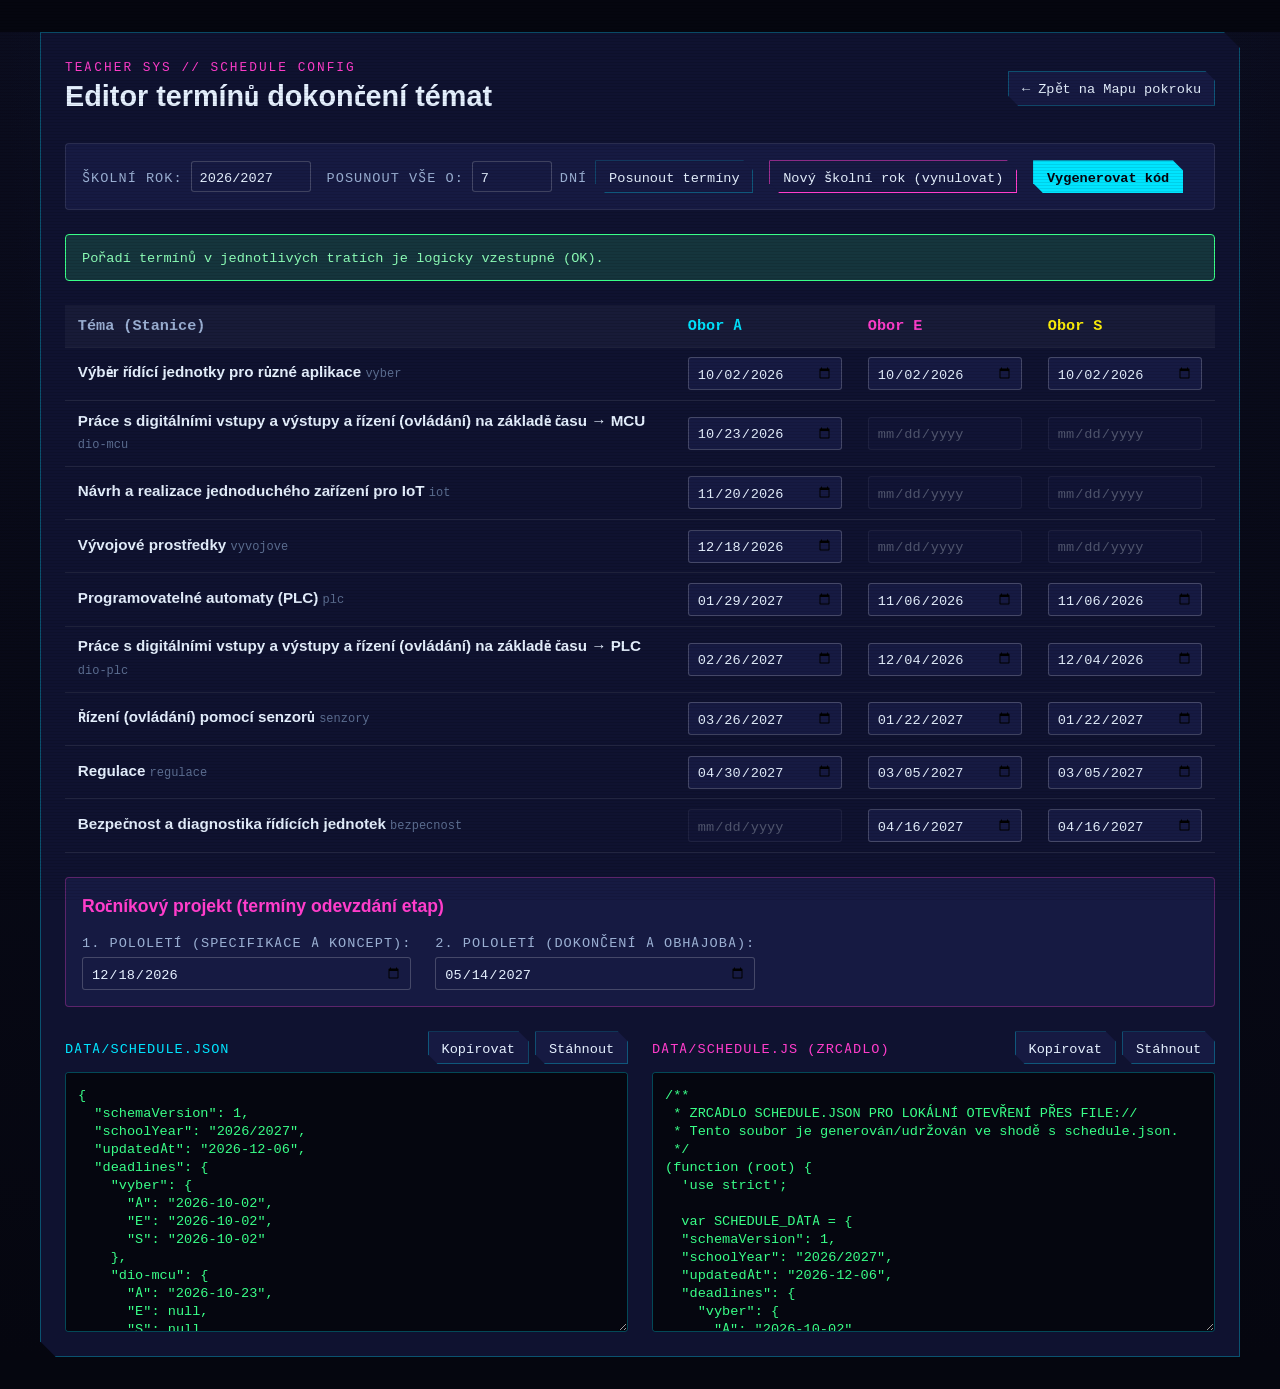
==== teacher/schedule-editor.html @ 3ec06562 "Initial commit" ====
<!DOCTYPE html>
<html lang="cs">
<head>
  <meta charset="UTF-8">
  <meta name="viewport" content="width=device-width, initial-scale=1.0">
  <title>Editor termínů výuky // Administrace vyučujícího</title>
  <link rel="stylesheet" href="../css/style.css">
  <style>
    .editor-container {
      max-width: 1200px;
      margin: 2rem auto;
      padding: 1.5rem;
      background: var(--bg-panel);
      border: 1px solid var(--border-neon);
      clip-path: var(--corner-clip-lg);
      display: flex;
      flex-direction: column;
      gap: 1.5rem;
    }
    .editor-toolbar {
      display: flex;
      flex-wrap: wrap;
      gap: 1rem;
      align-items: center;
      background: var(--bg-panel-alt);
      padding: 1rem;
      border-radius: 4px;
      border: 1px solid rgba(255, 255, 255, 0.1);
    }
    .editor-table {
      width: 100%;
      border-collapse: collapse;
      font-size: 0.95rem;
    }
    .editor-table th, .editor-table td {
      padding: 0.6rem 0.8rem;
      border-bottom: 1px solid rgba(255, 255, 255, 0.08);
      text-align: left;
    }
    .editor-table th {
      background: rgba(255, 255, 255, 0.04);
      font-family: var(--font-mono);
      color: var(--text-muted);
    }
    .output-grid {
      display: grid;
      grid-template-columns: 1fr 1fr;
      gap: 1.5rem;
    }
    @media (max-width: 800px) {
      .output-grid { grid-template-columns: 1fr; }
    }
    .code-box {
      font-family: var(--font-mono);
      font-size: 0.85rem;
      width: 100%;
      height: 260px;
      background: #05060F;
      border: 1px solid var(--border-neon);
      color: #39FF88;
      padding: 0.75rem;
      border-radius: 4px;
      white-space: pre;
    }
    .validation-alert {
      padding: 0.75rem 1rem;
      border-radius: 4px;
      font-family: var(--font-mono);
      font-size: 0.85rem;
      display: none;
    }
    .validation-alert.warn {
      display: block;
      background: rgba(255, 176, 0, 0.15);
      border: 1px solid var(--status-help);
      color: #FFDE7A;
    }
    .validation-alert.success {
      display: block;
      background: rgba(57, 255, 136, 0.15);
      border: 1px solid var(--status-done);
      color: #8DFFB8;
    }
  </style>
</head>
<body>

  <div class="editor-container">
    <div style="display: flex; justify-content: space-between; align-items: center; flex-wrap: wrap; gap: 1rem;">
      <div>
        <div style="font-family: var(--font-mono); font-size: 0.8rem; color: var(--track-e); letter-spacing: 2px;">TEACHER SYS // SCHEDULE CONFIG</div>
        <h1 style="font-size: 1.8rem; font-weight: 700;">Editor termínů dokončení témat</h1>
      </div>
      <a class="cyber-btn" href="../index.html">← Zpět na Mapu pokroku</a>
    </div>

    <div class="editor-toolbar">
      <div style="display: flex; align-items: center; gap: 0.5rem;">
        <label class="control-label" for="input-school-year">Školní rok:</label>
        <input type="text" id="input-school-year" class="cyber-input" style="width: 120px;" value="2026/2027">
      </div>

      <div style="display: flex; align-items: center; gap: 0.5rem;">
        <label class="control-label" for="input-shift-days">Posunout vše o:</label>
        <input type="number" id="input-shift-days" class="cyber-input" style="width: 80px;" value="7">
        <span class="control-label">dní</span>
        <button class="cyber-btn" id="btn-shift-dates" type="button">Posunout termíny</button>
      </div>

      <button class="cyber-btn" id="btn-new-year" type="button" style="border-color: var(--track-e);">Nový školní rok (vynulovat)</button>
      <button class="cyber-btn active" id="btn-generate-export" type="button">Vygenerovat kód</button>
    </div>

    <div id="validation-box" class="validation-alert"></div>

    <table class="editor-table">
      <thead>
        <tr>
          <th>Téma (Stanice)</th>
          <th style="color: var(--track-a); width: 180px;">Obor A</th>
          <th style="color: var(--track-e); width: 180px;">Obor E</th>
          <th style="color: var(--track-s); width: 180px;">Obor S</th>
        </tr>
      </thead>
      <tbody id="editor-table-body">
      </tbody>
    </table>

    <div style="background: var(--bg-panel-alt); padding: 1rem; border-radius: 4px; border: 1px solid rgba(255, 61, 203, 0.3);">
      <h3 style="font-size: 1.1rem; color: var(--track-e); margin-bottom: 0.75rem;">Ročníkový projekt (termíny odevzdání etap)</h3>
      <div style="display: flex; gap: 1.5rem; flex-wrap: wrap;">
        <div style="display: flex; flex-direction: column; gap: 0.3rem;">
          <label class="control-label" for="rp-date-1">1. pololetí (specifikace a koncept):</label>
          <input type="date" id="rp-date-1" class="cyber-input" value="2026-12-18">
        </div>
        <div style="display: flex; flex-direction: column; gap: 0.3rem;">
          <label class="control-label" for="rp-date-2">2. pololetí (dokončení a obhajoba):</label>
          <input type="date" id="rp-date-2" class="cyber-input" value="2027-05-14">
        </div>
      </div>
    </div>

    <div class="output-grid">
      <div style="display: flex; flex-direction: column; gap: 0.5rem;">
        <div style="display: flex; justify-content: space-between; align-items: center;">
          <span class="control-label" style="color: var(--track-a);">data/schedule.json</span>
          <div style="display: flex; gap: 0.4rem;">
            <button class="cyber-btn" id="btn-copy-json" type="button">Kopírovat</button>
            <button class="cyber-btn" id="btn-download-json" type="button">Stáhnout</button>
          </div>
        </div>
        <textarea id="output-json" class="code-box" readonly></textarea>
      </div>

      <div style="display: flex; flex-direction: column; gap: 0.5rem;">
        <div style="display: flex; justify-content: space-between; align-items: center;">
          <span class="control-label" style="color: var(--track-e);">data/schedule.js (zrcadlo)</span>
          <div style="display: flex; gap: 0.4rem;">
            <button class="cyber-btn" id="btn-copy-js" type="button">Kopírovat</button>
            <button class="cyber-btn" id="btn-download-js" type="button">Stáhnout</button>
          </div>
        </div>
        <textarea id="output-js" class="code-box" readonly></textarea>
      </div>
    </div>
  </div>

  <!-- Skripty s výchozími daty -->
  <script src="../data/map-data.js"></script>
  <script src="../data/schedule.js"></script>
  <script>
    (function () {
      var mapData = window.MAP_DATA;
      var currentSchedule = window.SCHEDULE_DATA || {};
      var tbody = document.getElementById('editor-table-body');
      var valBox = document.getElementById('validation-box');

      var stationIds = [
        'vyber', 'dio-mcu', 'iot', 'vyvojove', 'plc',
        'dio-plc', 'senzory', 'regulace', 'bezpecnost'
      ];

      function buildTable() {
        tbody.innerHTML = '';
        var deadlines = currentSchedule.deadlines || {};

        stationIds.forEach(function (stId) {
          var st = mapData.stations[stId];
          if (!st) return;

          var tr = document.createElement('tr');

          // Název stanice
          var tdTitle = document.createElement('td');
          tdTitle.innerHTML = '<strong>' + st.title + '</strong> <span style="font-family: var(--font-mono); font-size: 0.75rem; color: var(--text-dim);">' + stId + '</span>';
          tr.appendChild(tdTitle);

          // Obor A, E, S
          ['A', 'E', 'S'].forEach(function (trk) {
            var td = document.createElement('td');
            var inDate = document.createElement('input');
            inDate.type = 'date';
            inDate.className = 'cyber-input date-input';
            inDate.setAttribute('data-station', stId);
            inDate.setAttribute('data-track', trk);

            // Ověříme, zda je téma v trase oboru
            var isInTrack = mapData.tracks[trk].stations.indexOf(stId) !== -1;
            if (!isInTrack) {
              inDate.disabled = true;
              inDate.style.opacity = '0.3';
              inDate.title = 'Téma není v trase oboru ' + trk;
            } else {
              var val = (deadlines[stId] && deadlines[stId][trk]) || '';
              inDate.value = val;
            }

            td.appendChild(inDate);
            tr.appendChild(td);
          });

          tbody.appendChild(tr);
        });
      }

      function getFormDeadlines() {
        var deadlines = {};
        stationIds.forEach(function (stId) {
          deadlines[stId] = { A: null, E: null, S: null };
        });

        var inputs = tbody.querySelectorAll('.date-input');
        inputs.forEach(function (inp) {
          var stId = inp.getAttribute('data-station');
          var trk = inp.getAttribute('data-track');
          if (inp.disabled) {
            deadlines[stId][trk] = null;
          } else {
            deadlines[stId][trk] = inp.value ? inp.value : null;
          }
        });
        return deadlines;
      }

      function validateChronology(deadlines) {
        var warnings = [];
        ['A', 'E', 'S'].forEach(function (trk) {
          var stations = mapData.tracks[trk].stations;
          var lastDate = null;
          var lastSt = null;

          stations.forEach(function (sId) {
            var curDate = deadlines[sId] && deadlines[sId][trk];
            if (curDate) {
              if (lastDate && curDate < lastDate) {
                warnings.push('Obor ' + trk + ': termín pro "' + mapData.stations[sId].title + '" (' + curDate + ') je dříve než předchozí téma "' + mapData.stations[lastSt].title + '" (' + lastDate + ').');
              }
              lastDate = curDate;
              lastSt = sId;
            }
          });
        });

        if (warnings.length > 0) {
          valBox.className = 'validation-alert warn';
          valBox.innerHTML = '<strong>Varování k chronologii termínů:</strong><br>' + warnings.join('<br>');
        } else {
          valBox.className = 'validation-alert success';
          valBox.innerHTML = 'Pořadí termínů v jednotlivých tratích je logicky vzestupné (OK).';
        }
      }

      function generateExports() {
        var deadlines = getFormDeadlines();
        validateChronology(deadlines);

        var schoolYear = document.getElementById('input-school-year').value.trim() || '2026/2027';
        var today = new Date().toISOString().slice(0, 10);

        var rp1 = document.getElementById('rp-date-1').value || '2026-12-18';
        var rp2 = document.getElementById('rp-date-2').value || '2027-05-14';

        var schedObj = {
          schemaVersion: 1,
          schoolYear: schoolYear,
          updatedAt: today,
          deadlines: deadlines,
          extra: {
            rocnikovy: [
              { label: '1. pololetí (specifikace a koncept)', date: rp1 },
              { label: '2. pololetí (dokončení a obhajoba)', date: rp2 }
            ]
          }
        };

        var jsonStr = JSON.stringify(schedObj, null, 2);
        document.getElementById('output-json').value = jsonStr;

        var jsStr = '/**\n * ZRCADLO SCHEDULE.JSON PRO LOKÁLNÍ OTEVŘENÍ PŘES FILE://\n * Tento soubor je generován/udržován ve shodě s schedule.json.\n */\n(function (root) {\n  \'use strict\';\n\n  var SCHEDULE_DATA = ' + jsonStr + ';\n\n  root.SCHEDULE_DATA = SCHEDULE_DATA;\n})(typeof window !== \'undefined\' ? window : global);\n';
        document.getElementById('output-js').value = jsStr;
      }

      // Event listener: Posun o N dní
      document.getElementById('btn-shift-dates').addEventListener('click', function () {
        var days = parseInt(document.getElementById('input-shift-days').value, 10);
        if (isNaN(days) || days === 0) return;

        var inputs = tbody.querySelectorAll('.date-input:not([disabled])');
        inputs.forEach(function (inp) {
          if (inp.value) {
            var d = new Date(inp.value + 'T00:00:00');
            d.setDate(d.getDate() + days);
            inp.value = d.toISOString().slice(0, 10);
          }
        });
        generateExports();
      });

      // Event listener: Nový školní rok
      document.getElementById('btn-new-year').addEventListener('click', function () {
        if (!confirm('Opravdu chcete vyčistit všechny termíny pro nový školní rok?')) return;
        var inputs = tbody.querySelectorAll('.date-input');
        inputs.forEach(function (inp) { inp.value = ''; });
        generateExports();
      });

      document.getElementById('btn-generate-export').addEventListener('click', generateExports);

      // Kopírování a stahování
      document.getElementById('btn-copy-json').addEventListener('click', function () {
        navigator.clipboard.writeText(document.getElementById('output-json').value);
        alert('Obsah schedule.json zkopírován do schránky.');
      });
      document.getElementById('btn-copy-js').addEventListener('click', function () {
        navigator.clipboard.writeText(document.getElementById('output-js').value);
        alert('Obsah schedule.js zkopírován do schránky.');
      });

      function downloadFile(content, fileName, mimeType) {
        var blob = new Blob([content], { type: mimeType });
        var url = URL.createObjectURL(blob);
        var a = document.createElement('a');
        a.href = url;
        a.download = fileName;
        document.body.appendChild(a);
        a.click();
        document.body.removeChild(a);
        URL.revokeObjectURL(url);
      }

      document.getElementById('btn-download-json').addEventListener('click', function () {
        downloadFile(document.getElementById('output-json').value, 'schedule.json', 'application/json');
      });
      document.getElementById('btn-download-js').addEventListener('click', function () {
        downloadFile(document.getElementById('output-js').value, 'schedule.js', 'text/javascript');
      });

      // Inicializace
      buildTable();
      generateExports();
    })();
  </script>
</body>
</html>
---- css/style.css ----
/* ==========================================================================
   MAPA STUDENTSKÉHO POKROKU - CYBERPUNK HUD DESIGN SYSTEM
   Statický CSS bez frameworků, WCAG 2.1 AA přístupný, plná podpora latin-ext
   ========================================================================== */

/* --- 1. TYPOGRAFIE A LOKÁLNÍ FONTY --- */

/* Rajdhani - Latin & Latin-Ext */
@font-face {
  font-family: 'Rajdhani';
  font-style: normal;
  font-weight: 400;
  font-display: swap;
  src: url('../fonts/rajdhani-latin-ext-400-normal.woff2') format('woff2'),
       url('../fonts/rajdhani-latin-400-normal.woff2') format('woff2');
  unicode-range: U+0000-00FF, U+0100-02AF, U+1E00-1EFF;
}
@font-face {
  font-family: 'Rajdhani';
  font-style: normal;
  font-weight: 600;
  font-display: swap;
  src: url('../fonts/rajdhani-latin-ext-600-normal.woff2') format('woff2'),
       url('../fonts/rajdhani-latin-600-normal.woff2') format('woff2');
  unicode-range: U+0000-00FF, U+0100-02AF, U+1E00-1EFF;
}
@font-face {
  font-family: 'Rajdhani';
  font-style: normal;
  font-weight: 700;
  font-display: swap;
  src: url('../fonts/rajdhani-latin-ext-700-normal.woff2') format('woff2'),
       url('../fonts/rajdhani-latin-700-normal.woff2') format('woff2');
  unicode-range: U+0000-00FF, U+0100-02AF, U+1E00-1EFF;
}

/* JetBrains Mono - Latin & Latin-Ext */
@font-face {
  font-family: 'JetBrains Mono';
  font-style: normal;
  font-weight: 400;
  font-display: swap;
  src: url('../fonts/jetbrains-mono-latin-ext-400-normal.woff2') format('woff2'),
       url('../fonts/jetbrains-mono-latin-400-normal.woff2') format('woff2');
  unicode-range: U+0000-00FF, U+0100-02AF, U+1E00-1EFF;
}
@font-face {
  font-family: 'JetBrains Mono';
  font-style: normal;
  font-weight: 600;
  font-display: swap;
  src: url('../fonts/jetbrains-mono-latin-ext-600-normal.woff2') format('woff2'),
       url('../fonts/jetbrains-mono-latin-600-normal.woff2') format('woff2');
  unicode-range: U+0000-00FF, U+0100-02AF, U+1E00-1EFF;
}
@font-face {
  font-family: 'JetBrains Mono';
  font-style: normal;
  font-weight: 700;
  font-display: swap;
  src: url('../fonts/jetbrains-mono-latin-ext-700-normal.woff2') format('woff2'),
       url('../fonts/jetbrains-mono-latin-700-normal.woff2') format('woff2');
  unicode-range: U+0000-00FF, U+0100-02AF, U+1E00-1EFF;
}

/* --- 2. CSS PROMĚNNÉ --- */
:root {
  --font-main: 'Rajdhani', -apple-system, BlinkMacSystemFont, "Segoe UI", Roboto, sans-serif;
  --font-mono: 'JetBrains Mono', Consolas, "Courier New", monospace;

  /* Cyberpunk paleta */
  --bg-deep: #05060F;
  --bg-dark: #0B0D1F;
  --bg-panel: #0F1230;
  --bg-panel-alt: #161A42;
  --bg-overlay: rgba(5, 6, 15, 0.85);

  --text-main: #E6F1FF;
  --text-muted: #9BB0D3;
  --text-dim: #5C6E91;

  /* Obory a akcenty */
  --track-a: #00E5FF; /* Cyan */
  --track-e: #FF3DCB; /* Magenta */
  --track-s: #FCEE09; /* Acid Yellow */

  --status-done: #39FF88;     /* Neon Green */
  --status-working: #00E5FF;  /* Cyan */
  --status-waiting: #9BB0D3;  /* Muted */
  --status-help: #FFB000;     /* Amber */
  --status-danger: #FF3366;   /* Red-Pink */

  --border-neon: rgba(0, 229, 255, 0.3);
  --glow-cyan: 0 0 12px rgba(0, 229, 255, 0.45);
  --glow-magenta: 0 0 12px rgba(255, 61, 203, 0.45);
  --glow-yellow: 0 0 12px rgba(252, 238, 9, 0.45);

  --corner-clip: polygon(0 0, calc(100% - 10px) 0, 100% 10px, 100% 100%, 10px 100%, 0 calc(100% - 10px));
  --corner-clip-lg: polygon(0 0, calc(100% - 16px) 0, 100% 16px, 100% 100%, 16px 100%, 0 calc(100% - 16px));
}

/* Klidný režim (Quiet Mode) */
body.quiet-mode {
  --bg-deep: #0E111B;
  --bg-dark: #141926;
  --bg-panel: #1A2133;
  --bg-panel-alt: #222B42;
  --text-main: #F0F4FC;
  --text-muted: #B4C2DC;
  --text-dim: #7B8CA8;

  --border-neon: #3A4766;
  --glow-cyan: none !important;
  --glow-magenta: none !important;
  --glow-yellow: none !important;
}

/* --- 3. RESET A ZÁKLADNÍ PRVKY --- */
*, *::before, *::after {
  box-sizing: border-box;
  margin: 0;
  padding: 0;
}

html {
  font-size: 16px;
  background-color: var(--bg-deep);
  color: var(--text-main);
  scroll-behavior: smooth;
}

body {
  font-family: var(--font-main);
  font-size: 1.05rem;
  line-height: 1.5;
  background-color: var(--bg-deep);
  background-image: 
    radial-gradient(ellipse at 50% 0%, rgba(15, 26, 68, 0.5) 0%, transparent 70%),
    linear-gradient(rgba(11, 13, 31, 0.95), var(--bg-deep));
  min-height: 100vh;
  position: relative;
  overflow-x: hidden;
}

/* Scanlines overlay */
body::after {
  content: "";
  position: fixed;
  top: 0;
  left: 0;
  width: 100vw;
  height: 100vh;
  background: repeating-linear-gradient(
    0deg,
    rgba(0, 0, 0, 0.12) 0px,
    rgba(0, 0, 0, 0.12) 1px,
    transparent 1px,
    transparent 3px
  );
  pointer-events: none;
  z-index: 9999;
  opacity: 0.75;
}

body.quiet-mode::after {
  display: none !important;
}

/* Přístupný focus */
:focus-visible {
  outline: 2px solid var(--track-a);
  outline-offset: 3px;
}

/* Odkazy */
a {
  color: var(--track-a);
  text-decoration: none;
  transition: color 0.2s, text-shadow 0.2s;
}
a:hover {
  color: #fff;
  text-shadow: var(--glow-cyan);
}

/* Tlačítka */
button {
  font-family: var(--font-main);
  cursor: pointer;
  border: none;
  background: none;
  color: inherit;
  font-size: 1rem;
}

/* --- 4. ROZVRŽENÍ STRÁNKY --- */
.app-container {
  max-width: 1480px;
  margin: 0 auto;
  padding: 1.25rem 1.5rem 4rem 1.5rem;
  display: flex;
  flex-direction: column;
  gap: 1.75rem;
}

/* Hlavička */
.header-cyber {
  background: var(--bg-panel);
  border: 1px solid var(--border-neon);
  clip-path: var(--corner-clip-lg);
  padding: 1.25rem 1.75rem;
  position: relative;
  display: flex;
  flex-direction: column;
  gap: 1rem;
  box-shadow: 0 8px 24px rgba(0, 0, 0, 0.6);
}

.header-cyber::before {
  content: "";
  position: absolute;
  top: 0;
  left: 0;
  width: 4px;
  height: 100%;
  background: linear-gradient(to bottom, var(--track-a), var(--track-e));
}

.header-top {
  display: flex;
  justify-content: space-between;
  align-items: flex-start;
  flex-wrap: wrap;
  gap: 1rem;
}

.brand-block {
  display: flex;
  flex-direction: column;
}

.brand-sys {
  font-family: var(--font-mono);
  font-size: 0.75rem;
  letter-spacing: 2px;
  color: var(--track-a);
  text-transform: uppercase;
}

.brand-title {
  font-size: 2.2rem;
  font-weight: 700;
  letter-spacing: 1px;
  text-transform: uppercase;
  color: var(--text-main);
  text-shadow: 0 0 10px rgba(0, 229, 255, 0.35);
  line-height: 1.1;
}

.brand-subtitle {
  font-size: 0.95rem;
  color: var(--text-muted);
}

.schedule-sync-pill {
  font-family: var(--font-mono);
  font-size: 0.8rem;
  background: rgba(0, 229, 255, 0.08);
  border: 1px solid rgba(0, 229, 255, 0.3);
  padding: 0.35rem 0.75rem;
  border-radius: 4px;
  display: inline-flex;
  align-items: center;
  gap: 0.5rem;
  color: var(--text-muted);
}

.sync-dot {
  width: 8px;
  height: 8px;
  border-radius: 50%;
  background-color: var(--status-done);
  box-shadow: 0 0 8px var(--status-done);
}

/* Řídicí panel filtru oborů */
.controls-bar {
  display: flex;
  justify-content: space-between;
  align-items: center;
  flex-wrap: wrap;
  gap: 1rem;
  padding-top: 0.75rem;
  border-top: 1px solid rgba(255, 255, 255, 0.08);
}

.track-selector-group {
  display: flex;
  align-items: center;
  gap: 0.75rem;
  flex-wrap: wrap;
}

.control-label {
  font-family: var(--font-mono);
  font-size: 0.85rem;
  text-transform: uppercase;
  letter-spacing: 1px;
  color: var(--text-muted);
}

.track-btn-group {
  display: flex;
  gap: 0.4rem;
}

.cyber-btn-track {
  font-family: var(--font-mono);
  font-weight: 700;
  padding: 0.4rem 0.9rem;
  background: var(--bg-panel-alt);
  border: 1px solid rgba(255, 255, 255, 0.15);
  clip-path: var(--corner-clip);
  transition: all 0.2s;
  display: inline-flex;
  align-items: center;
  gap: 0.4rem;
}

.cyber-btn-track[data-track="ALL"].active {
  background: rgba(255, 255, 255, 0.15);
  border-color: #fff;
  color: #fff;
}
.cyber-btn-track[data-track="A"].active {
  background: rgba(0, 229, 255, 0.2);
  border-color: var(--track-a);
  color: var(--track-a);
  box-shadow: var(--glow-cyan);
}
.cyber-btn-track[data-track="E"].active {
  background: rgba(255, 61, 203, 0.2);
  border-color: var(--track-e);
  color: var(--track-e);
  box-shadow: var(--glow-magenta);
}
.cyber-btn-track[data-track="S"].active {
  background: rgba(252, 238, 9, 0.2);
  border-color: var(--track-s);
  color: var(--track-s);
  box-shadow: var(--glow-yellow);
}

.view-controls {
  display: flex;
  align-items: center;
  gap: 0.5rem;
}

.cyber-btn {
  font-family: var(--font-mono);
  font-size: 0.85rem;
  padding: 0.4rem 0.8rem;
  background: var(--bg-panel-alt);
  border: 1px solid var(--border-neon);
  clip-path: var(--corner-clip);
  color: var(--text-main);
  transition: all 0.2s;
  display: inline-flex;
  align-items: center;
  gap: 0.4rem;
}
.cyber-btn:hover {
  background: rgba(0, 229, 255, 0.15);
  border-color: var(--track-a);
  color: #fff;
}
.cyber-btn.active {
  background: var(--track-a);
  color: #05060F;
  font-weight: 700;
}

/* Ukazatel pokroku trati */
.track-progress-banner {
  background: var(--bg-panel-alt);
  border: 1px solid rgba(0, 229, 255, 0.2);
  padding: 0.85rem 1.25rem;
  display: flex;
  align-items: center;
  justify-content: space-between;
  flex-wrap: wrap;
  gap: 1rem;
  clip-path: var(--corner-clip);
}

.progress-info {
  display: flex;
  flex-direction: column;
  gap: 0.2rem;
}

.progress-title {
  font-size: 1.1rem;
  font-weight: 700;
  color: var(--text-main);
  display: flex;
  align-items: center;
  gap: 0.6rem;
}

.progress-meta {
  font-family: var(--font-mono);
  font-size: 0.85rem;
  color: var(--text-muted);
}

.progress-bar-container {
  flex: 1;
  min-width: 220px;
  max-width: 480px;
  display: flex;
  align-items: center;
  gap: 0.75rem;
}

.cyber-progress-track {
  flex: 1;
  height: 10px;
  background: rgba(0, 0, 0, 0.5);
  border: 1px solid rgba(255, 255, 255, 0.15);
  position: relative;
  overflow: hidden;
}

.cyber-progress-fill {
  height: 100%;
  width: 0%;
  background: linear-gradient(90deg, var(--track-a), var(--status-done));
  box-shadow: 0 0 10px var(--status-done);
  transition: width 0.4s ease-out;
}

.progress-percent {
  font-family: var(--font-mono);
  font-size: 0.9rem;
  font-weight: 700;
  min-width: 45px;
  text-align: right;
  color: var(--status-done);
}

/* --- 5. METRO MAPA (INLINE SVG) --- */
.map-viewport {
  background: var(--bg-panel);
  border: 1px solid var(--border-neon);
  clip-path: var(--corner-clip-lg);
  position: relative;
  overflow-x: auto;
  overflow-y: hidden;
  box-shadow: 0 12px 32px rgba(0, 0, 0, 0.7);
  padding: 1.5rem 0.5rem;
  -webkit-overflow-scrolling: touch;
}

/* HUD mřížka v pozadí SVG */
.map-viewport::before {
  content: "";
  position: absolute;
  top: 0;
  left: 0;
  right: 0;
  bottom: 0;
  background-image: 
    linear-gradient(rgba(0, 229, 255, 0.04) 1px, transparent 1px),
    linear-gradient(90deg, rgba(0, 229, 255, 0.04) 1px, transparent 1px);
  background-size: 32px 32px;
  pointer-events: none;
}

.metro-svg {
  display: block;
  min-width: 1050px;
  width: 100%;
  height: auto;
  font-family: var(--font-main);
}

/* Metro linie */
.track-line {
  fill: none;
  stroke-linecap: round;
  stroke-linejoin: round;
  transition: opacity 0.3s, stroke-width 0.3s;
}

.track-line.track-a {
  stroke: var(--track-a);
  stroke-width: 6;
}
.track-line.track-e {
  stroke: var(--track-e);
  stroke-width: 6;
  stroke-dasharray: 2 10; /* Tečkovaná */
}
.track-line.track-s {
  stroke: var(--track-s);
  stroke-width: 6;
  stroke-dasharray: 12 6 2 6; /* Čerchovaná */
}

/* Pulzující proud dat na tratích */
@keyframes dashFlow {
  to {
    stroke-dashoffset: -40;
  }
}
.track-pulse {
  fill: none;
  stroke: rgba(255, 255, 255, 0.85);
  stroke-width: 2.5;
  stroke-dasharray: 6 34;
  animation: dashFlow 3s linear infinite;
  pointer-events: none;
}
body.quiet-mode .track-pulse,
@media (prefers-reduced-motion: reduce) {
  .track-pulse {
    display: none !important;
  }
}

/* Ztlumení neaktivních tratí při zvolení oboru */
.metro-svg.filter-a .track-line:not(.track-a),
.metro-svg.filter-a .track-pulse:not(.track-a) {
  opacity: 0.15;
}
.metro-svg.filter-e .track-line:not(.track-e),
.metro-svg.filter-e .track-pulse:not(.track-e) {
  opacity: 0.15;
}
.metro-svg.filter-s .track-line:not(.track-s),
.metro-svg.filter-s .track-pulse:not(.track-s) {
  opacity: 0.15;
}

/* Stanice v SVG */
.station-node {
  cursor: pointer;
  transition: transform 0.2s;
}
.station-node:focus-visible {
  outline: none;
}
.station-node:focus-visible .station-shape {
  stroke: #fff !important;
  stroke-width: 3px !important;
  filter: drop-shadow(0 0 8px #fff) !important;
}

.station-shape {
  fill: var(--bg-panel);
  stroke: #5C6E91;
  stroke-width: 2;
  transition: stroke 0.2s, fill 0.2s, filter 0.2s;
}
.station-node:hover .station-shape {
  stroke: var(--track-a);
  filter: var(--glow-cyan);
}

.station-shape.status-done {
  stroke: var(--status-done) !important;
  fill: #082618 !important;
}
.station-shape.status-working {
  stroke: var(--track-a) !important;
  fill: #092433 !important;
}
.station-shape.status-help {
  stroke: var(--status-help) !important;
  fill: #2B1D05 !important;
}

/* Pin "Jsem tady" */
.pin-here {
  animation: bouncePin 1.8s infinite ease-in-out;
  pointer-events: none;
}
@keyframes bouncePin {
  0%, 100% { transform: translateY(0); }
  50% { transform: translateY(-7px); }
}
body.quiet-mode .pin-here,
@media (prefers-reduced-motion: reduce) {
  .pin-here {
    animation: none !important;
  }
}

/* Popisky v SVG */
.station-title-text {
  font-family: var(--font-main);
  font-weight: 700;
  font-size: 13.5px;
  fill: var(--text-main);
  text-anchor: middle;
  pointer-events: none;
}
.station-deadline-text {
  font-family: var(--font-mono);
  font-size: 11px;
  fill: var(--text-muted);
  text-anchor: middle;
  pointer-events: none;
}

/* --- 6. SEZNAMOVÝ POHLED (AKORDEON PRO MOBIL / TISK) --- */
.stations-list-view {
  display: flex;
  flex-direction: column;
  gap: 1rem;
  list-style: none;
}

.list-station-card {
  background: var(--bg-panel);
  border: 1px solid var(--border-neon);
  clip-path: var(--corner-clip);
  transition: border-color 0.2s;
}

.list-station-header {
  padding: 1rem 1.25rem;
  display: flex;
  justify-content: space-between;
  align-items: center;
  flex-wrap: wrap;
  gap: 0.75rem;
  cursor: pointer;
  background: rgba(255, 255, 255, 0.02);
}
.list-station-header:hover {
  background: rgba(0, 229, 255, 0.05);
}

.list-station-left {
  display: flex;
  align-items: center;
  gap: 0.85rem;
  flex-wrap: wrap;
}

.station-badge-group {
  display: inline-flex;
  gap: 0.35rem;
}

.track-badge {
  font-family: var(--font-mono);
  font-size: 0.75rem;
  font-weight: 700;
  padding: 0.15rem 0.45rem;
  border-radius: 3px;
  color: #05060F;
}
.track-badge.badge-a { background: var(--track-a); }
.track-badge.badge-e { background: var(--track-e); }
.track-badge.badge-s { background: var(--track-s); }

.list-station-title {
  font-size: 1.15rem;
  font-weight: 700;
  color: var(--text-main);
}

.list-station-right {
  display: flex;
  align-items: center;
  gap: 1rem;
}

.deadline-pill {
  font-family: var(--font-mono);
  font-size: 0.85rem;
  display: inline-flex;
  align-items: center;
  gap: 0.4rem;
  padding: 0.25rem 0.6rem;
  border-radius: 3px;
  background: rgba(255, 255, 255, 0.05);
  color: var(--text-muted);
}
.deadline-pill.state-overdue {
  color: #FFA07A;
  border: 1px solid rgba(255, 160, 122, 0.4);
}
.deadline-pill.state-near {
  color: var(--status-help);
  border: 1px solid rgba(255, 176, 0, 0.4);
}
.deadline-pill.state-done {
  color: var(--status-done);
  border: 1px solid rgba(57, 255, 136, 0.4);
}

.repo-link-icon {
  font-family: var(--font-mono);
  font-size: 0.95rem;
  padding: 0.25rem 0.5rem;
  border: 1px solid rgba(0, 229, 255, 0.3);
  border-radius: 3px;
  color: var(--track-a);
  display: inline-flex;
  align-items: center;
}
.repo-link-icon:hover {
  background: var(--track-a);
  color: #05060F;
}

/* --- 7. POSTRANNÍ PANEL PODROBNOSTÍ (DRAWER / POPOVER) --- */
.details-overlay {
  position: fixed;
  top: 0;
  left: 0;
  width: 100vw;
  height: 100vh;
  background: var(--bg-overlay);
  backdrop-filter: blur(4px);
  z-index: 1000;
  opacity: 0;
  visibility: hidden;
  transition: opacity 0.25s, visibility 0.25s;
}
.details-overlay.open {
  opacity: 1;
  visibility: visible;
}

.details-panel {
  position: fixed;
  top: 0;
  right: 0;
  width: 100%;
  max-width: 780px;
  height: 100vh;
  background: var(--bg-panel);
  border-left: 2px solid var(--track-a);
  box-shadow: -10px 0 40px rgba(0, 0, 0, 0.85);
  z-index: 1001;
  overflow-y: auto;
  transform: translateX(100%);
  transition: transform 0.3s cubic-bezier(0.16, 1, 0.3, 1);
  display: flex;
  flex-direction: column;
}
.details-panel.open {
  transform: translateX(0);
}

.details-header {
  padding: 1.5rem;
  background: var(--bg-panel-alt);
  border-bottom: 1px solid var(--border-neon);
  position: sticky;
  top: 0;
  z-index: 10;
  display: flex;
  flex-direction: column;
  gap: 0.75rem;
}

.details-header-top {
  display: flex;
  justify-content: space-between;
  align-items: flex-start;
  gap: 1rem;
}

.details-title-wrap {
  display: flex;
  flex-direction: column;
  gap: 0.35rem;
}

.details-title {
  font-size: 1.6rem;
  font-weight: 700;
  color: var(--text-main);
  line-height: 1.2;
}

.btn-close-drawer {
  font-family: var(--font-mono);
  font-size: 1.4rem;
  width: 38px;
  height: 38px;
  border: 1px solid var(--border-neon);
  display: flex;
  align-items: center;
  justify-content: center;
  background: var(--bg-panel);
  color: var(--text-muted);
  clip-path: var(--corner-clip);
  transition: all 0.2s;
}
.btn-close-drawer:hover {
  border-color: var(--track-a);
  color: #fff;
  background: rgba(0, 229, 255, 0.15);
}

.details-tags-row {
  display: flex;
  align-items: center;
  flex-wrap: wrap;
  gap: 0.5rem;
}

.canvas-tag {
  font-family: var(--font-mono);
  font-size: 0.75rem;
  background: rgba(255, 255, 255, 0.08);
  border: 1px solid rgba(255, 255, 255, 0.2);
  padding: 0.15rem 0.45rem;
  border-radius: 2px;
  color: var(--text-muted);
}

.details-content {
  padding: 1.5rem;
  display: flex;
  flex-direction: column;
  gap: 1.75rem;
}

/* Sekce tří otázek formativního hodnocení */
.formative-card {
  background: rgba(11, 13, 31, 0.7);
  border: 1px solid rgba(0, 229, 255, 0.2);
  clip-path: var(--corner-clip);
  padding: 1.25rem;
  display: flex;
  flex-direction: column;
  gap: 1rem;
  position: relative;
}

.formative-card::before {
  content: "";
  position: absolute;
  top: 0;
  left: 0;
  width: 3px;
  height: 100%;
}
.formative-card.q1::before { background: var(--track-a); }
.formative-card.q2::before { background: var(--track-e); }
.formative-card.q3::before { background: var(--status-done); }

.card-question-title {
  font-size: 1.15rem;
  font-weight: 700;
  text-transform: uppercase;
  letter-spacing: 0.5px;
  display: flex;
  align-items: center;
  gap: 0.5rem;
}
.formative-card.q1 .card-question-title { color: var(--track-a); }
.formative-card.q2 .card-question-title { color: var(--track-e); }
.formative-card.q3 .card-question-title { color: var(--status-done); }

/* Otázka 1: Kam směřuji */
.q1-links {
  display: flex;
  flex-wrap: wrap;
  gap: 0.75rem;
}
.cyber-anchor-btn {
  font-family: var(--font-mono);
  font-size: 0.85rem;
  padding: 0.45rem 0.85rem;
  background: var(--bg-panel-alt);
  border: 1px solid var(--border-neon);
  border-radius: 3px;
  display: inline-flex;
  align-items: center;
  gap: 0.5rem;
  color: var(--text-main);
  transition: all 0.2s;
}
.cyber-anchor-btn:hover {
  background: rgba(0, 229, 255, 0.15);
  border-color: var(--track-a);
  color: #fff;
}

/* Otázka 2: Kde jsem - Stav a sebehodnocení */
.status-pill-grid {
  display: grid;
  grid-template-columns: repeat(auto-fit, minmax(140px, 1fr));
  gap: 0.5rem;
}

.radio-pill-label {
  display: flex;
  align-items: center;
  gap: 0.5rem;
  background: var(--bg-panel-alt);
  border: 1px solid rgba(255, 255, 255, 0.12);
  padding: 0.5rem 0.75rem;
  border-radius: 4px;
  cursor: pointer;
  font-size: 0.95rem;
  transition: all 0.2s;
}
.radio-pill-label input[type="radio"] {
  accent-color: var(--track-a);
}
.radio-pill-label:hover {
  border-color: var(--track-a);
}
.radio-pill-label.selected {
  border-color: var(--track-a);
  background: rgba(0, 229, 255, 0.15);
  font-weight: 700;
}

/* Tabulka úloh */
.tasks-table-wrap {
  width: 100%;
  overflow-x: auto;
}

.cyber-table {
  width: 100%;
  border-collapse: collapse;
  font-size: 0.95rem;
}

.cyber-table th,
.cyber-table td {
  padding: 0.65rem 0.75rem;
  text-align: left;
  border-bottom: 1px solid rgba(255, 255, 255, 0.08);
}

.cyber-table th {
  font-family: var(--font-mono);
  font-size: 0.75rem;
  text-transform: uppercase;
  letter-spacing: 1px;
  color: var(--text-muted);
  background: rgba(255, 255, 255, 0.03);
}

.task-title-cell {
  font-weight: 600;
  max-width: 260px;
}
.task-title-cell .challenge-tag {
  font-family: var(--font-mono);
  font-size: 0.7rem;
  background: rgba(255, 61, 203, 0.2);
  border: 1px solid var(--track-e);
  color: var(--track-e);
  padding: 0.1rem 0.4rem;
  border-radius: 2px;
  margin-left: 0.4rem;
  display: inline-block;
}

.cyber-checkbox {
  width: 18px;
  height: 18px;
  accent-color: var(--status-done);
  cursor: pointer;
}

.cyber-select,
.cyber-input {
  font-family: var(--font-mono);
  font-size: 0.85rem;
  background: var(--bg-panel-alt);
  border: 1px solid rgba(255, 255, 255, 0.2);
  color: var(--text-main);
  padding: 0.35rem 0.5rem;
  border-radius: 3px;
  transition: border-color 0.2s;
  width: 100%;
}
.cyber-select:focus,
.cyber-input:focus {
  border-color: var(--track-a);
  outline: none;
}

.task-summary-banner {
  display: flex;
  justify-content: space-between;
  align-items: center;
  padding: 0.6rem 0.8rem;
  background: rgba(255, 255, 255, 0.04);
  font-family: var(--font-mono);
  font-size: 0.85rem;
  color: var(--text-muted);
  border-radius: 4px;
}

.btn-add-task {
  font-family: var(--font-mono);
  font-size: 0.85rem;
  padding: 0.35rem 0.7rem;
  background: rgba(0, 229, 255, 0.1);
  border: 1px dashed var(--track-a);
  color: var(--track-a);
  border-radius: 3px;
  display: inline-flex;
  align-items: center;
  gap: 0.4rem;
}
.btn-add-task:hover {
  background: var(--track-a);
  color: #05060F;
}

/* Otázka 3: Jak dál - Textové oblasti */
.cyber-textarea {
  font-family: var(--font-main);
  font-size: 1rem;
  width: 100%;
  min-height: 85px;
  background: var(--bg-panel-alt);
  border: 1px solid rgba(255, 255, 255, 0.15);
  color: var(--text-main);
  padding: 0.75rem;
  border-radius: 4px;
  resize: vertical;
}
.cyber-textarea:focus {
  border-color: var(--status-done);
  outline: none;
}

/* --- 8. KARTA ROČNÍKOVÝ PROJEKT --- */
.extra-project-section {
  background: var(--bg-panel);
  border: 1px solid rgba(255, 61, 203, 0.35);
  clip-path: var(--corner-clip-lg);
  padding: 1.5rem 1.75rem;
  box-shadow: 0 8px 24px rgba(0, 0, 0, 0.5);
  display: flex;
  flex-direction: column;
  gap: 1.25rem;
  position: relative;
}

.extra-project-section::before {
  content: "";
  position: absolute;
  top: 0;
  left: 0;
  width: 4px;
  height: 100%;
  background: var(--track-e);
}

.extra-project-header {
  display: flex;
  justify-content: space-between;
  align-items: flex-start;
  flex-wrap: wrap;
  gap: 1rem;
}

.extra-deadlines-bar {
  display: flex;
  gap: 1rem;
  flex-wrap: wrap;
}

/* --- 9. PATIČKA A EXPORT/IMPORT MODAL --- */
.app-footer {
  margin-top: 2rem;
  padding: 1.5rem;
  background: var(--bg-panel);
  border: 1px solid var(--border-neon);
  clip-path: var(--corner-clip);
  display: flex;
  justify-content: space-between;
  align-items: center;
  flex-wrap: wrap;
  gap: 1.5rem;
  font-size: 0.9rem;
  color: var(--text-muted);
}

.footer-actions {
  display: flex;
  align-items: center;
  gap: 0.75rem;
  flex-wrap: wrap;
}

.modal-dialog-cyber {
  position: fixed;
  top: 50%;
  left: 50%;
  transform: translate(-50%, -50%);
  background: var(--bg-panel);
  border: 2px solid var(--track-a);
  box-shadow: 0 0 50px rgba(0, 0, 0, 0.9);
  padding: 1.75rem;
  max-width: 520px;
  width: 90%;
  z-index: 2000;
  clip-path: var(--corner-clip-lg);
  display: none;
  flex-direction: column;
  gap: 1rem;
}
.modal-dialog-cyber.open {
  display: flex;
}

.modal-backdrop {
  position: fixed;
  top: 0;
  left: 0;
  width: 100vw;
  height: 100vh;
  background: rgba(0, 0, 0, 0.85);
  z-index: 1999;
  display: none;
}
.modal-backdrop.open {
  display: block;
}

.privacy-warning-box {
  background: rgba(255, 51, 102, 0.1);
  border-left: 3px solid var(--status-danger);
  padding: 0.75rem 1rem;
  font-size: 0.85rem;
  color: #FFB3BA;
  line-height: 1.4;
}

/* --- 10. TISKOVÝ STYL (@media print) --- */
@media print {
  body {
    background: #ffffff !important;
    color: #000000 !important;
  }
  body::after,
  .controls-bar,
  .btn-add-task,
  .footer-actions,
  .app-footer {
    display: none !important;
  }
  .app-container {
    max-width: 100% !important;
    padding: 0 !important;
  }
  .header-cyber,
  .list-station-card,
  .extra-project-section {
    border: 1px solid #ccc !important;
    background: #fff !important;
    box-shadow: none !important;
    clip-path: none !important;
    color: #000 !important;
  }
  .brand-title {
    color: #000 !important;
    text-shadow: none !important;
  }
  .track-progress-banner {
    display: none !important;
  }
  .details-panel {
    position: static !important;
    width: 100% !important;
    max-width: 100% !important;
    height: auto !important;
    transform: none !important;
    box-shadow: none !important;
    border: 1px solid #ccc !important;
  }
}

/* --- 11. RESPONZIVITA (MOBIL A TABLET) --- */
@media (max-width: 768px) {
  .brand-title {
    font-size: 1.6rem;
  }
  .details-panel {
    max-width: 100%;
    top: auto;
    bottom: 0;
    height: 88vh;
    border-left: none;
    border-top: 3px solid var(--track-a);
    transform: translateY(100%);
  }
  .details-panel.open {
    transform: translateY(0);
  }
  .cyber-table,
  .cyber-table tbody,
  .cyber-table tr,
  .cyber-table td {
    display: block;
    width: 100%;
  }
  .cyber-table thead {
    display: none;
  }
  .cyber-table tr {
    margin-bottom: 0.85rem;
    background: rgba(255, 255, 255, 0.02);
    border: 1px solid rgba(255, 255, 255, 0.1);
    padding: 0.6rem;
    border-radius: 4px;
  }
  .cyber-table td {
    border-bottom: none;
    padding: 0.35rem 0;
  }
}
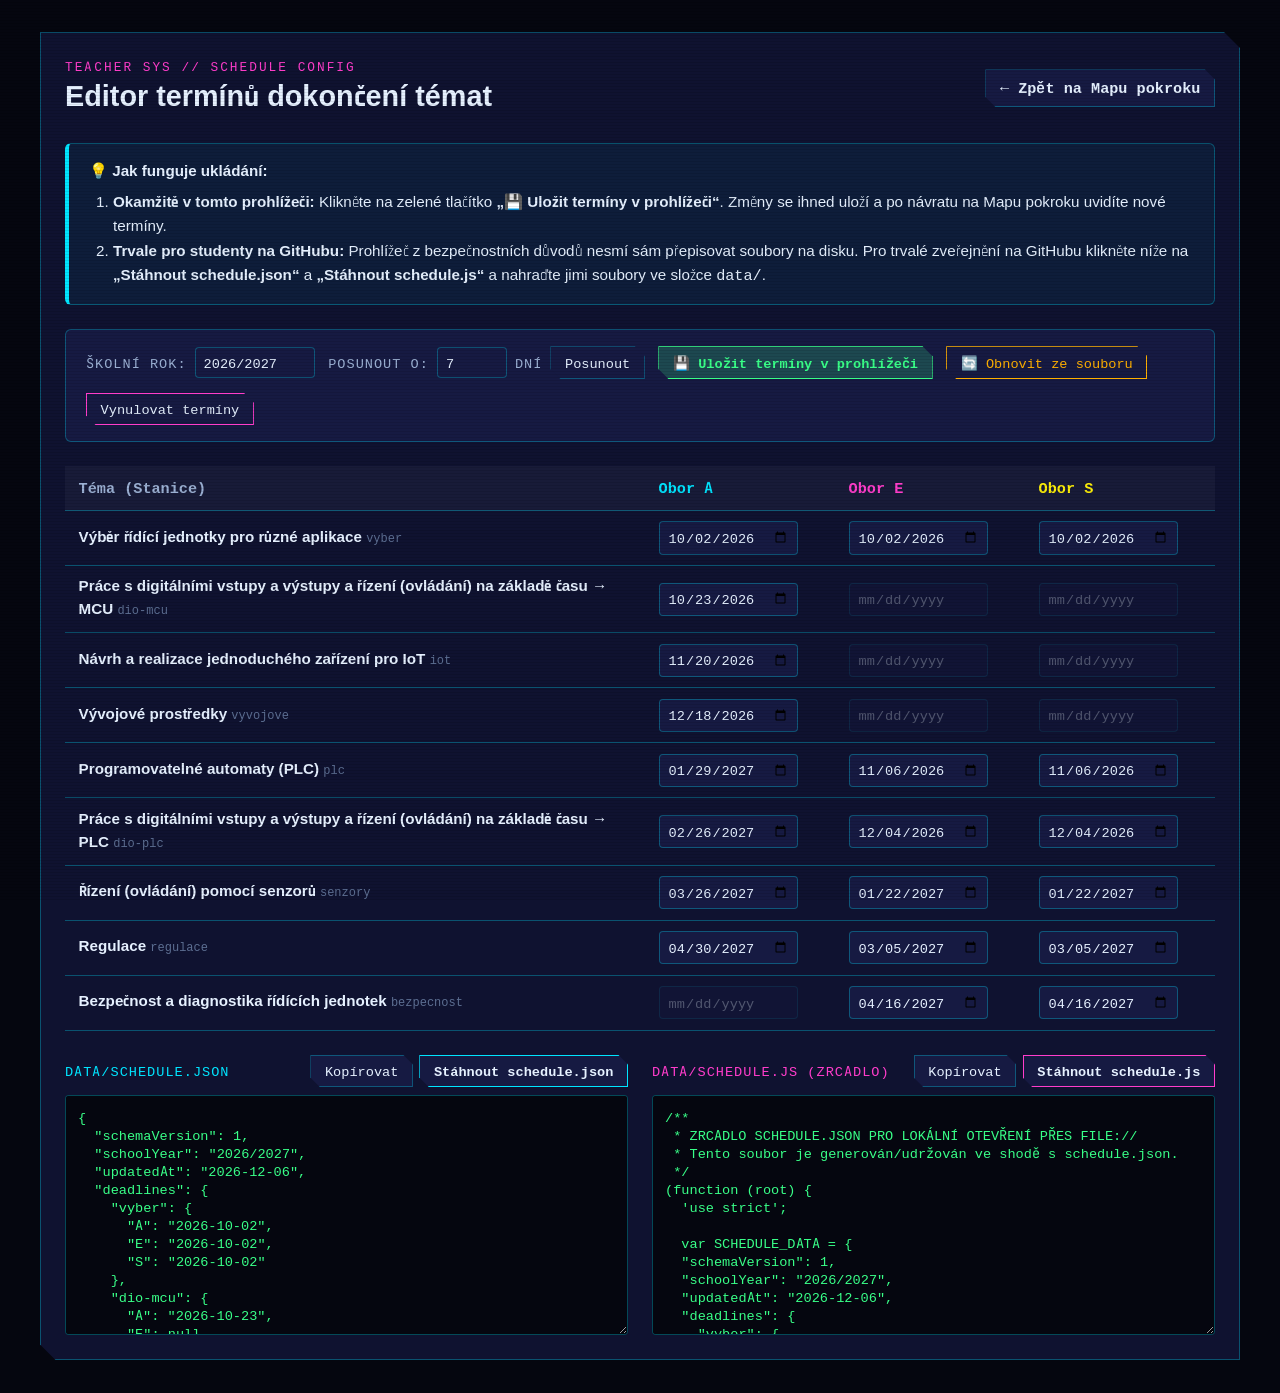
==== commit 85fa3745: "Sync from Obsidian (MapaStudentskehoPokroku): 2026-11-14 07:31 UTC — 0+ 13~ 0-" ====
--- a/teacher/schedule-editor.html
+++ b/teacher/schedule-editor.html
@@ -1,5 +1,6 @@
 <!DOCTYPE html>
 <html lang="cs">
+
 <head>
   <meta charset="UTF-8">
   <meta name="viewport" content="width=device-width, initial-scale=1.0">
@@ -13,48 +14,59 @@
       background: var(--bg-panel);
       border: 1px solid var(--border-neon);
       clip-path: var(--corner-clip-lg);
+      border-radius: var(--card-radius);
       display: flex;
       flex-direction: column;
       gap: 1.5rem;
     }
+
     .editor-toolbar {
       display: flex;
       flex-wrap: wrap;
-      gap: 1rem;
+      gap: 0.85rem;
       align-items: center;
       background: var(--bg-panel-alt);
-      padding: 1rem;
-      border-radius: 4px;
-      border: 1px solid rgba(255, 255, 255, 0.1);
-    }
+      padding: 1rem 1.25rem;
+      border-radius: 6px;
+      border: 1px solid var(--border-neon);
+    }
+
     .editor-table {
       width: 100%;
       border-collapse: collapse;
       font-size: 0.95rem;
     }
-    .editor-table th, .editor-table td {
-      padding: 0.6rem 0.8rem;
-      border-bottom: 1px solid rgba(255, 255, 255, 0.08);
+
+    .editor-table th,
+    .editor-table td {
+      padding: 0.65rem 0.85rem;
+      border-bottom: 1px solid var(--border-neon);
       text-align: left;
     }
+
     .editor-table th {
       background: rgba(255, 255, 255, 0.04);
       font-family: var(--font-mono);
       color: var(--text-muted);
     }
+
     .output-grid {
       display: grid;
       grid-template-columns: 1fr 1fr;
       gap: 1.5rem;
     }
+
     @media (max-width: 800px) {
-      .output-grid { grid-template-columns: 1fr; }
-    }
+      .output-grid {
+        grid-template-columns: 1fr;
+      }
+    }
+
     .code-box {
       font-family: var(--font-mono);
       font-size: 0.85rem;
       width: 100%;
-      height: 260px;
+      height: 240px;
       background: #05060F;
       border: 1px solid var(--border-neon);
       color: #39FF88;
@@ -62,36 +74,66 @@
       border-radius: 4px;
       white-space: pre;
     }
-    .validation-alert {
-      padding: 0.75rem 1rem;
-      border-radius: 4px;
-      font-family: var(--font-mono);
-      font-size: 0.85rem;
+
+    .save-alert-box {
+      padding: 0.85rem 1.25rem;
+      border-radius: 6px;
+      font-size: 0.95rem;
       display: none;
-    }
-    .validation-alert.warn {
+      line-height: 1.5;
+    }
+
+    .save-alert-box.success {
+      display: block;
+      background: rgba(57, 255, 136, 0.15);
+      border: 1px solid var(--status-done);
+      color: #8DFFB8;
+    }
+
+    .save-alert-box.warn {
       display: block;
       background: rgba(255, 176, 0, 0.15);
       border: 1px solid var(--status-help);
       color: #FFDE7A;
     }
-    .validation-alert.success {
-      display: block;
-      background: rgba(57, 255, 136, 0.15);
-      border: 1px solid var(--status-done);
-      color: #8DFFB8;
+
+    .info-card {
+      background: rgba(0, 229, 255, 0.05);
+      border: 1px solid var(--border-neon);
+      border-left: 4px solid var(--track-a);
+      padding: 1rem 1.25rem;
+      border-radius: 6px;
+      font-size: 0.95rem;
+      line-height: 1.6;
     }
   </style>
 </head>
-<body>
+
+<body data-theme="cyberpunk">
 
   <div class="editor-container">
     <div style="display: flex; justify-content: space-between; align-items: center; flex-wrap: wrap; gap: 1rem;">
       <div>
-        <div style="font-family: var(--font-mono); font-size: 0.8rem; color: var(--track-e); letter-spacing: 2px;">TEACHER SYS // SCHEDULE CONFIG</div>
+        <div style="font-family: var(--font-mono); font-size: 0.8rem; color: var(--track-e); letter-spacing: 2px;">
+          TEACHER SYS // SCHEDULE CONFIG</div>
         <h1 style="font-size: 1.8rem; font-weight: 700;">Editor termínů dokončení témat</h1>
       </div>
-      <a class="cyber-btn" href="../index.html">← Zpět na Mapu pokroku</a>
+      <a class="cyber-btn" href="../index.html" style="font-size: 0.95rem; font-weight: 700;">← Zpět na Mapu pokroku</a>
+    </div>
+
+    <!-- Oznámení o stavu uložení -->
+    <div id="save-status-box" class="save-alert-box"></div>
+
+    <!-- Návod jak ukládání funguje -->
+    <div class="info-card">
+      <strong>💡 Jak funguje ukládání:</strong>
+      <ol style="margin-left: 1.5rem; margin-top: 0.4rem;">
+        <li><strong>Okamžitě v tomto prohlížeči:</strong> Klikněte na zelené tlačítko <strong>„💾 Uložit termíny v
+            prohlížeči“</strong>. Změny se ihned uloží a po návratu na Mapu pokroku uvidíte nové termíny.</li>
+        <li><strong>Trvale pro studenty na GitHubu:</strong> Prohlížeč z bezpečnostních důvodů nesmí sám přepisovat
+          soubory na disku. Pro trvalé zveřejnění na GitHubu klikněte níže na <strong>„Stáhnout schedule.json“</strong>
+          a <strong>„Stáhnout schedule.js“</strong> a nahraďte jimi soubory ve složce <code>data/</code>.</li>
+      </ol>
     </div>
 
     <div class="editor-toolbar">
@@ -101,44 +143,40 @@
       </div>
 
       <div style="display: flex; align-items: center; gap: 0.5rem;">
-        <label class="control-label" for="input-shift-days">Posunout vše o:</label>
-        <input type="number" id="input-shift-days" class="cyber-input" style="width: 80px;" value="7">
+        <label class="control-label" for="input-shift-days">Posunout o:</label>
+        <input type="number" id="input-shift-days" class="cyber-input" style="width: 70px;" value="7">
         <span class="control-label">dní</span>
-        <button class="cyber-btn" id="btn-shift-dates" type="button">Posunout termíny</button>
+        <button class="cyber-btn" id="btn-shift-dates" type="button">Posunout</button>
       </div>
 
-      <button class="cyber-btn" id="btn-new-year" type="button" style="border-color: var(--track-e);">Nový školní rok (vynulovat)</button>
-      <button class="cyber-btn active" id="btn-generate-export" type="button">Vygenerovat kód</button>
+      <button class="cyber-btn" id="btn-save-browser" type="button"
+        style="background: rgba(57, 255, 136, 0.2); border-color: var(--status-done); color: var(--status-done); font-weight: 700;">
+        💾 Uložit termíny v prohlížeči
+      </button>
+
+      <button class="cyber-btn" id="btn-reset-default" type="button"
+        style="border-color: var(--status-help); color: var(--status-help);"
+        title="Vymazat lokální změny v prohlížeči a obnovit ze souboru">
+        🔄 Obnovit ze souboru
+      </button>
+
+      <button class="cyber-btn" id="btn-new-year" type="button" style="border-color: var(--track-e);">
+        Vynulovat termíny
+      </button>
     </div>
-
-    <div id="validation-box" class="validation-alert"></div>
 
     <table class="editor-table">
       <thead>
         <tr>
           <th>Téma (Stanice)</th>
-          <th style="color: var(--track-a); width: 180px;">Obor A</th>
-          <th style="color: var(--track-e); width: 180px;">Obor E</th>
-          <th style="color: var(--track-s); width: 180px;">Obor S</th>
+          <th style="color: var(--track-a); width: 190px;">Obor A</th>
+          <th style="color: var(--track-e); width: 190px;">Obor E</th>
+          <th style="color: var(--track-s); width: 190px;">Obor S</th>
         </tr>
       </thead>
       <tbody id="editor-table-body">
       </tbody>
     </table>
-
-    <div style="background: var(--bg-panel-alt); padding: 1rem; border-radius: 4px; border: 1px solid rgba(255, 61, 203, 0.3);">
-      <h3 style="font-size: 1.1rem; color: var(--track-e); margin-bottom: 0.75rem;">Ročníkový projekt (termíny odevzdání etap)</h3>
-      <div style="display: flex; gap: 1.5rem; flex-wrap: wrap;">
-        <div style="display: flex; flex-direction: column; gap: 0.3rem;">
-          <label class="control-label" for="rp-date-1">1. pololetí (specifikace a koncept):</label>
-          <input type="date" id="rp-date-1" class="cyber-input" value="2026-12-18">
-        </div>
-        <div style="display: flex; flex-direction: column; gap: 0.3rem;">
-          <label class="control-label" for="rp-date-2">2. pololetí (dokončení a obhajoba):</label>
-          <input type="date" id="rp-date-2" class="cyber-input" value="2027-05-14">
-        </div>
-      </div>
-    </div>
 
     <div class="output-grid">
       <div style="display: flex; flex-direction: column; gap: 0.5rem;">
@@ -146,7 +184,8 @@
           <span class="control-label" style="color: var(--track-a);">data/schedule.json</span>
           <div style="display: flex; gap: 0.4rem;">
             <button class="cyber-btn" id="btn-copy-json" type="button">Kopírovat</button>
-            <button class="cyber-btn" id="btn-download-json" type="button">Stáhnout</button>
+            <button class="cyber-btn" id="btn-download-json" type="button"
+              style="font-weight: 700; border-color: var(--track-a);">Stáhnout schedule.json</button>
           </div>
         </div>
         <textarea id="output-json" class="code-box" readonly></textarea>
@@ -157,7 +196,8 @@
           <span class="control-label" style="color: var(--track-e);">data/schedule.js (zrcadlo)</span>
           <div style="display: flex; gap: 0.4rem;">
             <button class="cyber-btn" id="btn-copy-js" type="button">Kopírovat</button>
-            <button class="cyber-btn" id="btn-download-js" type="button">Stáhnout</button>
+            <button class="cyber-btn" id="btn-download-js" type="button"
+              style="font-weight: 700; border-color: var(--track-e);">Stáhnout schedule.js</button>
           </div>
         </div>
         <textarea id="output-js" class="code-box" readonly></textarea>
@@ -171,18 +211,36 @@
   <script>
     (function () {
       var mapData = window.MAP_DATA;
-      var currentSchedule = window.SCHEDULE_DATA || {};
       var tbody = document.getElementById('editor-table-body');
-      var valBox = document.getElementById('validation-box');
+      var statusBox = document.getElementById('save-status-box');
 
       var stationIds = [
         'vyber', 'dio-mcu', 'iot', 'vyvojove', 'plc',
         'dio-plc', 'senzory', 'regulace', 'bezpecnost'
       ];
 
+      // 1. Načtení stávajících termínů (nejprve z localStorage, pak ze souboru)
+      function loadInitialSchedule() {
+        try {
+          var raw = localStorage.getItem('msp:teacher_schedule') || localStorage.getItem('msp:cached_schedule');
+          if (raw) {
+            var parsed = JSON.parse(raw);
+            if (parsed && parsed.deadlines) {
+              return parsed;
+            }
+          }
+        } catch (e) { }
+        return window.SCHEDULE_DATA || {};
+      }
+
+      var currentSchedule = loadInitialSchedule();
+
       function buildTable() {
         tbody.innerHTML = '';
         var deadlines = currentSchedule.deadlines || {};
+        if (currentSchedule.schoolYear) {
+          document.getElementById('input-school-year').value = currentSchedule.schoolYear;
+        }
 
         stationIds.forEach(function (stId) {
           var st = mapData.stations[stId];
@@ -204,7 +262,6 @@
             inDate.setAttribute('data-station', stId);
             inDate.setAttribute('data-track', trk);
 
-            // Ověříme, zda je téma v trase oboru
             var isInTrack = mapData.tracks[trk].stations.indexOf(stId) !== -1;
             if (!isInTrack) {
               inDate.disabled = true;
@@ -215,6 +272,10 @@
               inDate.value = val;
             }
 
+            inDate.addEventListener('change', function () {
+              updateOutputs();
+            });
+
             td.appendChild(inDate);
             tr.appendChild(td);
           });
@@ -223,7 +284,7 @@
         });
       }
 
-      function getFormDeadlines() {
+      function getFormScheduleObject() {
         var deadlines = {};
         stationIds.forEach(function (stId) {
           deadlines[stId] = { A: null, E: null, S: null };
@@ -239,68 +300,60 @@
             deadlines[stId][trk] = inp.value ? inp.value : null;
           }
         });
-        return deadlines;
-      }
-
-      function validateChronology(deadlines) {
-        var warnings = [];
-        ['A', 'E', 'S'].forEach(function (trk) {
-          var stations = mapData.tracks[trk].stations;
-          var lastDate = null;
-          var lastSt = null;
-
-          stations.forEach(function (sId) {
-            var curDate = deadlines[sId] && deadlines[sId][trk];
-            if (curDate) {
-              if (lastDate && curDate < lastDate) {
-                warnings.push('Obor ' + trk + ': termín pro "' + mapData.stations[sId].title + '" (' + curDate + ') je dříve než předchozí téma "' + mapData.stations[lastSt].title + '" (' + lastDate + ').');
-              }
-              lastDate = curDate;
-              lastSt = sId;
-            }
-          });
-        });
-
-        if (warnings.length > 0) {
-          valBox.className = 'validation-alert warn';
-          valBox.innerHTML = '<strong>Varování k chronologii termínů:</strong><br>' + warnings.join('<br>');
-        } else {
-          valBox.className = 'validation-alert success';
-          valBox.innerHTML = 'Pořadí termínů v jednotlivých tratích je logicky vzestupné (OK).';
-        }
-      }
-
-      function generateExports() {
-        var deadlines = getFormDeadlines();
-        validateChronology(deadlines);
 
         var schoolYear = document.getElementById('input-school-year').value.trim() || '2026/2027';
         var today = new Date().toISOString().slice(0, 10);
 
-        var rp1 = document.getElementById('rp-date-1').value || '2026-12-18';
-        var rp2 = document.getElementById('rp-date-2').value || '2027-05-14';
-
-        var schedObj = {
+        return {
           schemaVersion: 1,
           schoolYear: schoolYear,
           updatedAt: today,
-          deadlines: deadlines,
-          extra: {
-            rocnikovy: [
-              { label: '1. pololetí (specifikace a koncept)', date: rp1 },
-              { label: '2. pololetí (dokončení a obhajoba)', date: rp2 }
-            ]
-          }
+          deadlines: deadlines
         };
-
+      }
+
+      function updateOutputs() {
+        var schedObj = getFormScheduleObject();
         var jsonStr = JSON.stringify(schedObj, null, 2);
         document.getElementById('output-json').value = jsonStr;
 
         var jsStr = '/**\n * ZRCADLO SCHEDULE.JSON PRO LOKÁLNÍ OTEVŘENÍ PŘES FILE://\n * Tento soubor je generován/udržován ve shodě s schedule.json.\n */\n(function (root) {\n  \'use strict\';\n\n  var SCHEDULE_DATA = ' + jsonStr + ';\n\n  root.SCHEDULE_DATA = SCHEDULE_DATA;\n})(typeof window !== \'undefined\' ? window : global);\n';
         document.getElementById('output-js').value = jsStr;
-      }
-
-      // Event listener: Posun o N dní
+        return schedObj;
+      }
+
+      // Uložení do prohlížeče (localStorage)
+      function saveToLocalStorage() {
+        var schedObj = updateOutputs();
+        try {
+          var jsonStr = JSON.stringify(schedObj);
+          localStorage.setItem('msp:teacher_schedule', jsonStr);
+          localStorage.setItem('msp:cached_schedule', jsonStr);
+
+          statusBox.className = 'save-alert-box success';
+          statusBox.innerHTML = '✅ <strong>Termíny byly úspěšně uloženy v tomto prohlížeči!</strong><br>Když se nyní vrátíte na Mapu pokroku tlačítkem vpravo nahoře, ihned uvidíte nové termíny.';
+          window.scrollTo({ top: 0, behavior: 'smooth' });
+        } catch (err) {
+          statusBox.className = 'save-alert-box warn';
+          statusBox.innerHTML = '⚠️ Chyba při ukládání do prohlížeče: ' + err.message;
+        }
+      }
+
+      document.getElementById('btn-save-browser').addEventListener('click', saveToLocalStorage);
+
+      // Obnovit původní ze souboru schedule.js
+      document.getElementById('btn-reset-default').addEventListener('click', function () {
+        if (!confirm('Opravdu chcete zrušit lokální změny v prohlížeči a obnovit termíny ze souboru schedule.js?')) return;
+        localStorage.removeItem('msp:teacher_schedule');
+        localStorage.removeItem('msp:cached_schedule');
+        currentSchedule = window.SCHEDULE_DATA || {};
+        buildTable();
+        updateOutputs();
+        statusBox.className = 'save-alert-box success';
+        statusBox.innerHTML = '🔄 Lokální úpravy byly smazány. Byly načteny výchozí termíny ze souboru.';
+      });
+
+      // Posun o N dní
       document.getElementById('btn-shift-dates').addEventListener('click', function () {
         var days = parseInt(document.getElementById('input-shift-days').value, 10);
         if (isNaN(days) || days === 0) return;
@@ -313,20 +366,18 @@
             inp.value = d.toISOString().slice(0, 10);
           }
         });
-        generateExports();
-      });
-
-      // Event listener: Nový školní rok
+        saveToLocalStorage();
+      });
+
+      // Vynulovat
       document.getElementById('btn-new-year').addEventListener('click', function () {
-        if (!confirm('Opravdu chcete vyčistit všechny termíny pro nový školní rok?')) return;
+        if (!confirm('Opravdu chcete vyčistit všechny termíny?')) return;
         var inputs = tbody.querySelectorAll('.date-input');
         inputs.forEach(function (inp) { inp.value = ''; });
-        generateExports();
-      });
-
-      document.getElementById('btn-generate-export').addEventListener('click', generateExports);
-
-      // Kopírování a stahování
+        saveToLocalStorage();
+      });
+
+      // Kopírování a stahování souborů
       document.getElementById('btn-copy-json').addEventListener('click', function () {
         navigator.clipboard.writeText(document.getElementById('output-json').value);
         alert('Obsah schedule.json zkopírován do schránky.');
@@ -357,9 +408,9 @@
 
       // Inicializace
       buildTable();
-      generateExports();
+      updateOutputs();
     })();
   </script>
 </body>
-</html>
-
+
+</html>
--- a/css/style.css
+++ b/css/style.css
@@ -1,11 +1,9 @@
 /* ==========================================================================
-   MAPA STUDENTSKÉHO POKROKU - CYBERPUNK HUD DESIGN SYSTEM
-   Statický CSS bez frameworků, WCAG 2.1 AA přístupný, plná podpora latin-ext
+   MAPA STUDENTSKÉHO POKROKU - DESIGN SYSTEM SE 4 SKINY
+   1. Cyberpunk (výchozí) | 2. Minimalistický světlý | 3. Minimalistický tmavý | 4. Sci-fi RPG hra
    ========================================================================== */
 
 /* --- 1. TYPOGRAFIE A LOKÁLNÍ FONTY --- */
-
-/* Rajdhani - Latin & Latin-Ext */
 @font-face {
   font-family: 'Rajdhani';
   font-style: normal;
@@ -34,7 +32,6 @@
   unicode-range: U+0000-00FF, U+0100-02AF, U+1E00-1EFF;
 }
 
-/* JetBrains Mono - Latin & Latin-Ext */
 @font-face {
   font-family: 'JetBrains Mono';
   font-style: normal;
@@ -63,12 +60,13 @@
   unicode-range: U+0000-00FF, U+0100-02AF, U+1E00-1EFF;
 }
 
-/* --- 2. CSS PROMĚNNÉ --- */
-:root {
+/* --- 2. TÉMATA / SKINY (CSS PROMĚNNÉ) --- */
+
+/* VÝCHOZÍ: CYBERPUNK */
+:root, body[data-theme="cyberpunk"] {
   --font-main: 'Rajdhani', -apple-system, BlinkMacSystemFont, "Segoe UI", Roboto, sans-serif;
   --font-mono: 'JetBrains Mono', Consolas, "Courier New", monospace;
 
-  /* Cyberpunk paleta */
   --bg-deep: #05060F;
   --bg-dark: #0B0D1F;
   --bg-panel: #0F1230;
@@ -79,40 +77,124 @@
   --text-muted: #9BB0D3;
   --text-dim: #5C6E91;
 
-  /* Obory a akcenty */
   --track-a: #00E5FF; /* Cyan */
   --track-e: #FF3DCB; /* Magenta */
   --track-s: #FCEE09; /* Acid Yellow */
 
-  --status-done: #39FF88;     /* Neon Green */
-  --status-working: #00E5FF;  /* Cyan */
-  --status-waiting: #9BB0D3;  /* Muted */
-  --status-help: #FFB000;     /* Amber */
-  --status-danger: #FF3366;   /* Red-Pink */
+  --status-done: #39FF88;
+  --status-working: #00E5FF;
+  --status-waiting: #9BB0D3;
+  --status-help: #FFB000;
+  --status-danger: #FF3366;
 
   --border-neon: rgba(0, 229, 255, 0.3);
   --glow-cyan: 0 0 12px rgba(0, 229, 255, 0.45);
-  --glow-magenta: 0 0 12px rgba(255, 61, 203, 0.45);
-  --glow-yellow: 0 0 12px rgba(252, 238, 9, 0.45);
+  --glow-accent: 0 0 10px rgba(0, 229, 255, 0.35);
 
   --corner-clip: polygon(0 0, calc(100% - 10px) 0, 100% 10px, 100% 100%, 10px 100%, 0 calc(100% - 10px));
   --corner-clip-lg: polygon(0 0, calc(100% - 16px) 0, 100% 16px, 100% 100%, 16px 100%, 0 calc(100% - 16px));
-}
-
-/* Klidný režim (Quiet Mode) */
-body.quiet-mode {
-  --bg-deep: #0E111B;
-  --bg-dark: #141926;
-  --bg-panel: #1A2133;
-  --bg-panel-alt: #222B42;
-  --text-main: #F0F4FC;
-  --text-muted: #B4C2DC;
-  --text-dim: #7B8CA8;
-
-  --border-neon: #3A4766;
-  --glow-cyan: none !important;
-  --glow-magenta: none !important;
-  --glow-yellow: none !important;
+  --card-radius: 0px;
+  --panel-shadow: 0 8px 24px rgba(0, 0, 0, 0.6);
+  --has-scanlines: 1;
+}
+
+/* 2. MINIMALISTICKÝ SVĚTLÝ */
+body[data-theme="minimal-light"] {
+  --bg-deep: #F1F5F9;
+  --bg-dark: #E2E8F0;
+  --bg-panel: #FFFFFF;
+  --bg-panel-alt: #F8FAFC;
+  --bg-overlay: rgba(15, 23, 42, 0.6);
+
+  --text-main: #0F172A;
+  --text-muted: #475569;
+  --text-dim: #94A3B8;
+
+  --track-a: #0284C7; /* Sky blue */
+  --track-e: #C026D3; /* Fuchsia */
+  --track-s: #B45309; /* Amber brown pro světlé pozadí */
+
+  --status-done: #16A34A;
+  --status-working: #0284C7;
+  --status-waiting: #64748B;
+  --status-help: #D97706;
+  --status-danger: #DC2626;
+
+  --border-neon: #CBD5E1;
+  --glow-cyan: none;
+  --glow-accent: none;
+
+  --corner-clip: none;
+  --corner-clip-lg: none;
+  --card-radius: 8px;
+  --panel-shadow: 0 4px 16px rgba(0, 0, 0, 0.07);
+  --has-scanlines: 0;
+}
+
+/* 3. MINIMALISTICKÝ TMAVÝ */
+body[data-theme="minimal-dark"] {
+  --bg-deep: #0B0F19;
+  --bg-dark: #111827;
+  --bg-panel: #1E293B;
+  --bg-panel-alt: #283548;
+  --bg-overlay: rgba(0, 0, 0, 0.75);
+
+  --text-main: #F8FAFC;
+  --text-muted: #94A3B8;
+  --text-dim: #64748B;
+
+  --track-a: #38BDF8;
+  --track-e: #F472B6;
+  --track-s: #FACC15;
+
+  --status-done: #4ADE80;
+  --status-working: #38BDF8;
+  --status-waiting: #94A3B8;
+  --status-help: #FBBF24;
+  --status-danger: #F87171;
+
+  --border-neon: #334155;
+  --glow-cyan: none;
+  --glow-accent: none;
+
+  --corner-clip: none;
+  --corner-clip-lg: none;
+  --card-radius: 8px;
+  --panel-shadow: 0 6px 20px rgba(0, 0, 0, 0.4);
+  --has-scanlines: 0;
+}
+
+/* 4. SCI-FI RPG HRA */
+body[data-theme="scifi-rpg"] {
+  --bg-deep: #030712;
+  --bg-dark: #0A1128;
+  --bg-panel: #0D1B3E;
+  --bg-panel-alt: #132452;
+  --bg-overlay: rgba(2, 6, 23, 0.9);
+
+  --text-main: #F1F5F9;
+  --text-muted: #A5B4FC;
+  --text-dim: #6366F1;
+
+  --track-a: #06B6D4; /* Cyan holo */
+  --track-e: #EC4899; /* Plasma pink */
+  --track-s: #F59E0B; /* Quest Gold */
+
+  --status-done: #10B981;
+  --status-working: #3B82F6;
+  --status-waiting: #64748B;
+  --status-help: #F59E0B;
+  --status-danger: #EF4444;
+
+  --border-neon: rgba(245, 158, 11, 0.4);
+  --glow-cyan: 0 0 14px rgba(6, 182, 212, 0.5);
+  --glow-accent: 0 0 12px rgba(245, 158, 11, 0.4);
+
+  --corner-clip: polygon(0 0, calc(100% - 12px) 0, 100% 12px, 100% 100%, 12px 100%, 0 calc(100% - 12px));
+  --corner-clip-lg: polygon(0 0, calc(100% - 20px) 0, 100% 20px, 100% 100%, 20px 100%, 0 calc(100% - 20px));
+  --card-radius: 0px;
+  --panel-shadow: 0 8px 30px rgba(0, 0, 0, 0.7);
+  --has-scanlines: 1;
 }
 
 /* --- 3. RESET A ZÁKLADNÍ PRVKY --- */
@@ -134,15 +216,14 @@
   font-size: 1.05rem;
   line-height: 1.5;
   background-color: var(--bg-deep);
-  background-image: 
-    radial-gradient(ellipse at 50% 0%, rgba(15, 26, 68, 0.5) 0%, transparent 70%),
-    linear-gradient(rgba(11, 13, 31, 0.95), var(--bg-deep));
+  color: var(--text-main);
   min-height: 100vh;
   position: relative;
   overflow-x: hidden;
-}
-
-/* Scanlines overlay */
+  transition: background-color 0.3s, color 0.3s;
+}
+
+/* Scanlines overlay (pouze pro Cyberpunk a Sci-fi RPG) */
 body::after {
   content: "";
   position: fixed;
@@ -159,31 +240,29 @@
   );
   pointer-events: none;
   z-index: 9999;
-  opacity: 0.75;
-}
-
-body.quiet-mode::after {
+  opacity: 0.7;
+  display: block;
+}
+
+body[data-theme="minimal-light"]::after,
+body[data-theme="minimal-dark"]::after {
   display: none !important;
 }
 
-/* Přístupný focus */
 :focus-visible {
   outline: 2px solid var(--track-a);
   outline-offset: 3px;
 }
 
-/* Odkazy */
 a {
   color: var(--track-a);
   text-decoration: none;
   transition: color 0.2s, text-shadow 0.2s;
 }
 a:hover {
-  color: #fff;
-  text-shadow: var(--glow-cyan);
-}
-
-/* Tlačítka */
+  text-decoration: underline;
+}
+
 button {
   font-family: var(--font-main);
   cursor: pointer;
@@ -193,27 +272,27 @@
   font-size: 1rem;
 }
 
-/* --- 4. ROZVRŽENÍ STRÁNKY --- */
+/* --- 4. HLAVNÍ KONTEJNER A HLAVIČKA --- */
 .app-container {
   max-width: 1480px;
   margin: 0 auto;
   padding: 1.25rem 1.5rem 4rem 1.5rem;
   display: flex;
   flex-direction: column;
-  gap: 1.75rem;
-}
-
-/* Hlavička */
+  gap: 1.5rem;
+}
+
 .header-cyber {
   background: var(--bg-panel);
   border: 1px solid var(--border-neon);
   clip-path: var(--corner-clip-lg);
+  border-radius: var(--card-radius);
   padding: 1.25rem 1.75rem;
   position: relative;
   display: flex;
   flex-direction: column;
   gap: 1rem;
-  box-shadow: 0 8px 24px rgba(0, 0, 0, 0.6);
+  box-shadow: var(--panel-shadow);
 }
 
 .header-cyber::before {
@@ -241,7 +320,7 @@
 
 .brand-sys {
   font-family: var(--font-mono);
-  font-size: 0.75rem;
+  font-size: 0.8rem;
   letter-spacing: 2px;
   color: var(--track-a);
   text-transform: uppercase;
@@ -253,7 +332,7 @@
   letter-spacing: 1px;
   text-transform: uppercase;
   color: var(--text-main);
-  text-shadow: 0 0 10px rgba(0, 229, 255, 0.35);
+  text-shadow: var(--glow-accent);
   line-height: 1.1;
 }
 
@@ -262,11 +341,18 @@
   color: var(--text-muted);
 }
 
+.header-meta-group {
+  display: flex;
+  align-items: center;
+  gap: 0.75rem;
+  flex-wrap: wrap;
+}
+
 .schedule-sync-pill {
   font-family: var(--font-mono);
   font-size: 0.8rem;
   background: rgba(0, 229, 255, 0.08);
-  border: 1px solid rgba(0, 229, 255, 0.3);
+  border: 1px solid var(--border-neon);
   padding: 0.35rem 0.75rem;
   border-radius: 4px;
   display: inline-flex;
@@ -280,10 +366,9 @@
   height: 8px;
   border-radius: 50%;
   background-color: var(--status-done);
-  box-shadow: 0 0 8px var(--status-done);
-}
-
-/* Řídicí panel filtru oborů */
+}
+
+/* Řídicí panel: výběr oboru, přepínač skinů a zobrazení */
 .controls-bar {
   display: flex;
   justify-content: space-between;
@@ -293,34 +378,24 @@
   padding-top: 0.75rem;
   border-top: 1px solid rgba(255, 255, 255, 0.08);
 }
-
-.track-selector-group {
-  display: flex;
-  align-items: center;
-  gap: 0.75rem;
+body[data-theme="minimal-light"] .controls-bar {
+  border-top: 1px solid #E2E8F0;
+}
+
+.track-btn-group {
+  display: flex;
+  gap: 0.4rem;
   flex-wrap: wrap;
 }
 
-.control-label {
-  font-family: var(--font-mono);
-  font-size: 0.85rem;
-  text-transform: uppercase;
-  letter-spacing: 1px;
-  color: var(--text-muted);
-}
-
-.track-btn-group {
-  display: flex;
-  gap: 0.4rem;
-}
-
 .cyber-btn-track {
   font-family: var(--font-mono);
   font-weight: 700;
-  padding: 0.4rem 0.9rem;
+  padding: 0.45rem 1rem;
   background: var(--bg-panel-alt);
-  border: 1px solid rgba(255, 255, 255, 0.15);
+  border: 1px solid var(--border-neon);
   clip-path: var(--corner-clip);
+  border-radius: var(--card-radius);
   transition: all 0.2s;
   display: inline-flex;
   align-items: center;
@@ -328,10 +403,15 @@
 }
 
 .cyber-btn-track[data-track="ALL"].active {
-  background: rgba(255, 255, 255, 0.15);
-  border-color: #fff;
-  color: #fff;
-}
+  background: rgba(255, 255, 255, 0.2);
+  border-color: var(--text-main);
+  color: var(--text-main);
+}
+body[data-theme="minimal-light"] .cyber-btn-track[data-track="ALL"].active {
+  background: #0F172A;
+  color: #FFFFFF;
+}
+
 .cyber-btn-track[data-track="A"].active {
   background: rgba(0, 229, 255, 0.2);
   border-color: var(--track-a);
@@ -342,28 +422,42 @@
   background: rgba(255, 61, 203, 0.2);
   border-color: var(--track-e);
   color: var(--track-e);
-  box-shadow: var(--glow-magenta);
 }
 .cyber-btn-track[data-track="S"].active {
   background: rgba(252, 238, 9, 0.2);
   border-color: var(--track-s);
   color: var(--track-s);
-  box-shadow: var(--glow-yellow);
-}
-
-.view-controls {
-  display: flex;
-  align-items: center;
-  gap: 0.5rem;
+}
+
+.right-controls {
+  display: flex;
+  align-items: center;
+  gap: 0.75rem;
+  flex-wrap: wrap;
+}
+
+.theme-selector-wrap {
+  display: flex;
+  align-items: center;
+  gap: 0.4rem;
+}
+
+.control-label {
+  font-family: var(--font-mono);
+  font-size: 0.85rem;
+  text-transform: uppercase;
+  letter-spacing: 1px;
+  color: var(--text-muted);
 }
 
 .cyber-btn {
   font-family: var(--font-mono);
   font-size: 0.85rem;
-  padding: 0.4rem 0.8rem;
+  padding: 0.4rem 0.85rem;
   background: var(--bg-panel-alt);
   border: 1px solid var(--border-neon);
   clip-path: var(--corner-clip);
+  border-radius: var(--card-radius);
   color: var(--text-main);
   transition: all 0.2s;
   display: inline-flex;
@@ -373,18 +467,46 @@
 .cyber-btn:hover {
   background: rgba(0, 229, 255, 0.15);
   border-color: var(--track-a);
-  color: #fff;
 }
 .cyber-btn.active {
   background: var(--track-a);
   color: #05060F;
   font-weight: 700;
 }
+body[data-theme="minimal-light"] .cyber-btn.active {
+  color: #FFFFFF;
+}
+
+/* Banner upozornění na soukromí pro studenty */
+.privacy-advisory-banner {
+  background: rgba(0, 229, 255, 0.05);
+  border: 1px solid var(--border-neon);
+  border-left: 4px solid var(--track-a);
+  padding: 0.75rem 1.25rem;
+  border-radius: var(--card-radius);
+  display: flex;
+  align-items: center;
+  gap: 0.85rem;
+  font-size: 0.95rem;
+  color: var(--text-main);
+  box-shadow: var(--panel-shadow);
+}
+body[data-theme="minimal-light"] .privacy-advisory-banner {
+  background: #F0FDF4;
+  border-color: #BBF7D0;
+  border-left-color: #16A34A;
+  color: #166534;
+}
+
+.advisory-icon {
+  font-size: 1.3rem;
+  flex-shrink: 0;
+}
 
 /* Ukazatel pokroku trati */
 .track-progress-banner {
   background: var(--bg-panel-alt);
-  border: 1px solid rgba(0, 229, 255, 0.2);
+  border: 1px solid var(--border-neon);
   padding: 0.85rem 1.25rem;
   display: flex;
   align-items: center;
@@ -392,6 +514,7 @@
   flex-wrap: wrap;
   gap: 1rem;
   clip-path: var(--corner-clip);
+  border-radius: var(--card-radius);
 }
 
 .progress-info {
@@ -401,12 +524,9 @@
 }
 
 .progress-title {
-  font-size: 1.1rem;
+  font-size: 1.15rem;
   font-weight: 700;
   color: var(--text-main);
-  display: flex;
-  align-items: center;
-  gap: 0.6rem;
 }
 
 .progress-meta {
@@ -427,55 +547,45 @@
 .cyber-progress-track {
   flex: 1;
   height: 10px;
-  background: rgba(0, 0, 0, 0.5);
-  border: 1px solid rgba(255, 255, 255, 0.15);
+  background: rgba(0, 0, 0, 0.4);
+  border: 1px solid var(--border-neon);
+  border-radius: 4px;
   position: relative;
   overflow: hidden;
+}
+body[data-theme="minimal-light"] .cyber-progress-track {
+  background: #E2E8F0;
+  border-color: #CBD5E1;
 }
 
 .cyber-progress-fill {
   height: 100%;
   width: 0%;
   background: linear-gradient(90deg, var(--track-a), var(--status-done));
-  box-shadow: 0 0 10px var(--status-done);
   transition: width 0.4s ease-out;
 }
 
 .progress-percent {
   font-family: var(--font-mono);
-  font-size: 0.9rem;
+  font-size: 0.95rem;
   font-weight: 700;
   min-width: 45px;
   text-align: right;
   color: var(--status-done);
 }
 
-/* --- 5. METRO MAPA (INLINE SVG) --- */
+/* --- 5. METRO MAPA (SVG) --- */
 .map-viewport {
   background: var(--bg-panel);
   border: 1px solid var(--border-neon);
   clip-path: var(--corner-clip-lg);
+  border-radius: var(--card-radius);
   position: relative;
   overflow-x: auto;
   overflow-y: hidden;
-  box-shadow: 0 12px 32px rgba(0, 0, 0, 0.7);
+  box-shadow: var(--panel-shadow);
   padding: 1.5rem 0.5rem;
   -webkit-overflow-scrolling: touch;
-}
-
-/* HUD mřížka v pozadí SVG */
-.map-viewport::before {
-  content: "";
-  position: absolute;
-  top: 0;
-  left: 0;
-  right: 0;
-  bottom: 0;
-  background-image: 
-    linear-gradient(rgba(0, 229, 255, 0.04) 1px, transparent 1px),
-    linear-gradient(90deg, rgba(0, 229, 255, 0.04) 1px, transparent 1px);
-  background-size: 32px 32px;
-  pointer-events: none;
 }
 
 .metro-svg {
@@ -486,12 +596,11 @@
   font-family: var(--font-main);
 }
 
-/* Metro linie */
 .track-line {
   fill: none;
   stroke-linecap: round;
   stroke-linejoin: round;
-  transition: opacity 0.3s, stroke-width 0.3s;
+  transition: opacity 0.3s;
 }
 
 .track-line.track-a {
@@ -501,19 +610,16 @@
 .track-line.track-e {
   stroke: var(--track-e);
   stroke-width: 6;
-  stroke-dasharray: 2 10; /* Tečkovaná */
+  stroke-dasharray: 2 10;
 }
 .track-line.track-s {
   stroke: var(--track-s);
   stroke-width: 6;
-  stroke-dasharray: 12 6 2 6; /* Čerchovaná */
-}
-
-/* Pulzující proud dat na tratích */
+  stroke-dasharray: 12 6 2 6;
+}
+
 @keyframes dashFlow {
-  to {
-    stroke-dashoffset: -40;
-  }
+  to { stroke-dashoffset: -40; }
 }
 .track-pulse {
   fill: none;
@@ -523,44 +629,27 @@
   animation: dashFlow 3s linear infinite;
   pointer-events: none;
 }
-body.quiet-mode .track-pulse,
+body[data-theme="minimal-light"] .track-pulse,
+body[data-theme="minimal-dark"] .track-pulse,
 @media (prefers-reduced-motion: reduce) {
-  .track-pulse {
-    display: none !important;
-  }
-}
-
-/* Ztlumení neaktivních tratí při zvolení oboru */
+  .track-pulse { display: none !important; }
+}
+
 .metro-svg.filter-a .track-line:not(.track-a),
-.metro-svg.filter-a .track-pulse:not(.track-a) {
-  opacity: 0.15;
-}
+.metro-svg.filter-a .track-pulse:not(.track-a) { opacity: 0.15; }
 .metro-svg.filter-e .track-line:not(.track-e),
-.metro-svg.filter-e .track-pulse:not(.track-e) {
-  opacity: 0.15;
-}
+.metro-svg.filter-e .track-pulse:not(.track-e) { opacity: 0.15; }
 .metro-svg.filter-s .track-line:not(.track-s),
-.metro-svg.filter-s .track-pulse:not(.track-s) {
-  opacity: 0.15;
-}
-
-/* Stanice v SVG */
+.metro-svg.filter-s .track-pulse:not(.track-s) { opacity: 0.15; }
+
 .station-node {
   cursor: pointer;
   transition: transform 0.2s;
 }
-.station-node:focus-visible {
-  outline: none;
-}
-.station-node:focus-visible .station-shape {
-  stroke: #fff !important;
-  stroke-width: 3px !important;
-  filter: drop-shadow(0 0 8px #fff) !important;
-}
 
 .station-shape {
   fill: var(--bg-panel);
-  stroke: #5C6E91;
+  stroke: var(--text-dim);
   stroke-width: 2;
   transition: stroke 0.2s, fill 0.2s, filter 0.2s;
 }
@@ -571,18 +660,17 @@
 
 .station-shape.status-done {
   stroke: var(--status-done) !important;
-  fill: #082618 !important;
+  fill: rgba(57, 255, 136, 0.15) !important;
 }
 .station-shape.status-working {
   stroke: var(--track-a) !important;
-  fill: #092433 !important;
+  fill: rgba(0, 229, 255, 0.15) !important;
 }
 .station-shape.status-help {
   stroke: var(--status-help) !important;
-  fill: #2B1D05 !important;
-}
-
-/* Pin "Jsem tady" */
+  fill: rgba(255, 176, 0, 0.15) !important;
+}
+
 .pin-here {
   animation: bouncePin 1.8s infinite ease-in-out;
   pointer-events: none;
@@ -591,14 +679,7 @@
   0%, 100% { transform: translateY(0); }
   50% { transform: translateY(-7px); }
 }
-body.quiet-mode .pin-here,
-@media (prefers-reduced-motion: reduce) {
-  .pin-here {
-    animation: none !important;
-  }
-}
-
-/* Popisky v SVG */
+
 .station-title-text {
   font-family: var(--font-main);
   font-weight: 700;
@@ -610,7 +691,6 @@
 .station-deadline-text {
   font-family: var(--font-mono);
   font-size: 11px;
-  fill: var(--text-muted);
   text-anchor: middle;
   pointer-events: none;
 }
@@ -627,7 +707,8 @@
   background: var(--bg-panel);
   border: 1px solid var(--border-neon);
   clip-path: var(--corner-clip);
-  transition: border-color 0.2s;
+  border-radius: var(--card-radius);
+  box-shadow: var(--panel-shadow);
 }
 
 .list-station-header {
@@ -638,7 +719,6 @@
   flex-wrap: wrap;
   gap: 0.75rem;
   cursor: pointer;
-  background: rgba(255, 255, 255, 0.02);
 }
 .list-station-header:hover {
   background: rgba(0, 229, 255, 0.05);
@@ -660,13 +740,13 @@
   font-family: var(--font-mono);
   font-size: 0.75rem;
   font-weight: 700;
-  padding: 0.15rem 0.45rem;
+  padding: 0.15rem 0.5rem;
   border-radius: 3px;
   color: #05060F;
 }
 .track-badge.badge-a { background: var(--track-a); }
-.track-badge.badge-e { background: var(--track-e); }
-.track-badge.badge-s { background: var(--track-s); }
+.track-badge.badge-e { background: var(--track-e); color: #fff; }
+.track-badge.badge-s { background: var(--track-s); color: #000; }
 
 .list-station-title {
   font-size: 1.15rem;
@@ -687,28 +767,29 @@
   align-items: center;
   gap: 0.4rem;
   padding: 0.25rem 0.6rem;
-  border-radius: 3px;
+  border-radius: 4px;
   background: rgba(255, 255, 255, 0.05);
+  border: 1px solid var(--border-neon);
   color: var(--text-muted);
 }
 .deadline-pill.state-overdue {
-  color: #FFA07A;
-  border: 1px solid rgba(255, 160, 122, 0.4);
+  color: var(--status-danger);
+  border-color: var(--status-danger);
 }
 .deadline-pill.state-near {
   color: var(--status-help);
-  border: 1px solid rgba(255, 176, 0, 0.4);
+  border-color: var(--status-help);
 }
 .deadline-pill.state-done {
   color: var(--status-done);
-  border: 1px solid rgba(57, 255, 136, 0.4);
+  border-color: var(--status-done);
 }
 
 .repo-link-icon {
   font-family: var(--font-mono);
   font-size: 0.95rem;
   padding: 0.25rem 0.5rem;
-  border: 1px solid rgba(0, 229, 255, 0.3);
+  border: 1px solid var(--border-neon);
   border-radius: 3px;
   color: var(--track-a);
   display: inline-flex;
@@ -719,7 +800,7 @@
   color: #05060F;
 }
 
-/* --- 7. POSTRANNÍ PANEL PODROBNOSTÍ (DRAWER / POPOVER) --- */
+/* --- 7. POSTRANNÍ PANEL PODROBNOSTÍ (DRAWER) --- */
 .details-overlay {
   position: fixed;
   top: 0;
@@ -743,7 +824,7 @@
   top: 0;
   right: 0;
   width: 100%;
-  max-width: 780px;
+  max-width: 820px;
   height: 100vh;
   background: var(--bg-panel);
   border-left: 2px solid var(--track-a);
@@ -803,12 +884,12 @@
   background: var(--bg-panel);
   color: var(--text-muted);
   clip-path: var(--corner-clip);
+  border-radius: var(--card-radius);
   transition: all 0.2s;
 }
 .btn-close-drawer:hover {
   border-color: var(--track-a);
   color: #fff;
-  background: rgba(0, 229, 255, 0.15);
 }
 
 .details-tags-row {
@@ -818,16 +899,6 @@
   gap: 0.5rem;
 }
 
-.canvas-tag {
-  font-family: var(--font-mono);
-  font-size: 0.75rem;
-  background: rgba(255, 255, 255, 0.08);
-  border: 1px solid rgba(255, 255, 255, 0.2);
-  padding: 0.15rem 0.45rem;
-  border-radius: 2px;
-  color: var(--text-muted);
-}
-
 .details-content {
   padding: 1.5rem;
   display: flex;
@@ -835,11 +906,11 @@
   gap: 1.75rem;
 }
 
-/* Sekce tří otázek formativního hodnocení */
 .formative-card {
-  background: rgba(11, 13, 31, 0.7);
-  border: 1px solid rgba(0, 229, 255, 0.2);
+  background: var(--bg-panel-alt);
+  border: 1px solid var(--border-neon);
   clip-path: var(--corner-clip);
+  border-radius: var(--card-radius);
   padding: 1.25rem;
   display: flex;
   flex-direction: column;
@@ -852,7 +923,7 @@
   position: absolute;
   top: 0;
   left: 0;
-  width: 3px;
+  width: 4px;
   height: 100%;
 }
 .formative-card.q1::before { background: var(--track-a); }
@@ -872,32 +943,70 @@
 .formative-card.q2 .card-question-title { color: var(--track-e); }
 .formative-card.q3 .card-question-title { color: var(--status-done); }
 
-/* Otázka 1: Kam směřuji */
-.q1-links {
-  display: flex;
-  flex-wrap: wrap;
+/* AKORDEONY PRO CÍLE A OVĚŘENÍ CÍLŮ */
+.repo-accordion-group {
+  display: flex;
+  flex-direction: column;
   gap: 0.75rem;
 }
-.cyber-anchor-btn {
-  font-family: var(--font-mono);
-  font-size: 0.85rem;
-  padding: 0.45rem 0.85rem;
-  background: var(--bg-panel-alt);
-  border: 1px solid var(--border-neon);
-  border-radius: 3px;
-  display: inline-flex;
-  align-items: center;
-  gap: 0.5rem;
+
+.cyber-accordion-btn {
+  width: 100%;
+  display: flex;
+  justify-content: space-between;
+  align-items: center;
+  font-family: var(--font-mono);
+  font-size: 0.95rem;
+  font-weight: 700;
+  padding: 0.65rem 1rem;
+  background: var(--bg-panel);
+  border: 1px solid var(--border-neon);
+  border-radius: var(--card-radius);
   color: var(--text-main);
   transition: all 0.2s;
-}
-.cyber-anchor-btn:hover {
-  background: rgba(0, 229, 255, 0.15);
+  cursor: pointer;
+}
+.cyber-accordion-btn:hover {
   border-color: var(--track-a);
-  color: #fff;
-}
-
-/* Otázka 2: Kde jsem - Stav a sebehodnocení */
+  background: rgba(0, 229, 255, 0.08);
+}
+.cyber-accordion-btn.expanded {
+  border-color: var(--track-a);
+  background: rgba(0, 229, 255, 0.12);
+}
+.accordion-arrow {
+  transition: transform 0.2s;
+}
+.cyber-accordion-btn.expanded .accordion-arrow {
+  transform: rotate(180deg);
+}
+
+.accordion-content-box {
+  background: var(--bg-deep);
+  border: 1px solid var(--border-neon);
+  border-top: none;
+  padding: 1rem 1.25rem;
+  border-radius: 0 0 6px 6px;
+  font-size: 0.95rem;
+  line-height: 1.6;
+  max-height: 380px;
+  overflow-y: auto;
+  color: var(--text-main);
+}
+.accordion-content-box ul,
+.accordion-content-box ol {
+  margin-left: 1.5rem;
+  margin-top: 0.5rem;
+  margin-bottom: 0.5rem;
+}
+.accordion-content-box li {
+  margin-bottom: 0.4rem;
+}
+.accordion-content-box strong {
+  color: var(--track-a);
+}
+
+/* Otázka 2: Stav a sebehodnocení */
 .status-pill-grid {
   display: grid;
   grid-template-columns: repeat(auto-fit, minmax(140px, 1fr));
@@ -908,19 +1017,16 @@
   display: flex;
   align-items: center;
   gap: 0.5rem;
-  background: var(--bg-panel-alt);
-  border: 1px solid rgba(255, 255, 255, 0.12);
+  background: var(--bg-panel);
+  border: 1px solid var(--border-neon);
   padding: 0.5rem 0.75rem;
-  border-radius: 4px;
+  border-radius: var(--card-radius);
   cursor: pointer;
   font-size: 0.95rem;
   transition: all 0.2s;
 }
 .radio-pill-label input[type="radio"] {
   accent-color: var(--track-a);
-}
-.radio-pill-label:hover {
-  border-color: var(--track-a);
 }
 .radio-pill-label.selected {
   border-color: var(--track-a);
@@ -928,102 +1034,128 @@
   font-weight: 700;
 }
 
-/* Tabulka úloh */
-.tasks-table-wrap {
-  width: 100%;
-  overflow-x: auto;
-}
-
-.cyber-table {
-  width: 100%;
-  border-collapse: collapse;
-  font-size: 0.95rem;
-}
-
-.cyber-table th,
-.cyber-table td {
-  padding: 0.65rem 0.75rem;
-  text-align: left;
-  border-bottom: 1px solid rgba(255, 255, 255, 0.08);
-}
-
-.cyber-table th {
+/* NOVÉ ROZVRŽENÍ ÚLOH S VELKÝM KOMENTÁŘEM */
+.tasks-container-list {
+  display: flex;
+  flex-direction: column;
+  gap: 0.85rem;
+}
+
+.task-card-item {
+  background: var(--bg-panel);
+  border: 1px solid var(--border-neon);
+  border-radius: var(--card-radius);
+  padding: 0.85rem 1rem;
+  display: flex;
+  flex-direction: column;
+  gap: 0.65rem;
+  transition: border-color 0.2s;
+}
+.task-card-item:hover {
+  border-color: var(--track-a);
+}
+
+.task-main-row {
+  display: flex;
+  justify-content: space-between;
+  align-items: center;
+  flex-wrap: wrap;
+  gap: 0.75rem;
+}
+
+.task-title-wrap {
+  display: flex;
+  align-items: center;
+  gap: 0.65rem;
+  flex: 1;
+  min-width: 250px;
+}
+
+.cyber-checkbox {
+  width: 20px;
+  height: 20px;
+  accent-color: var(--status-done);
+  cursor: pointer;
+}
+
+.task-title-text {
+  font-weight: 600;
+  font-size: 1rem;
+}
+.task-title-text .challenge-tag {
   font-family: var(--font-mono);
   font-size: 0.75rem;
-  text-transform: uppercase;
-  letter-spacing: 1px;
-  color: var(--text-muted);
-  background: rgba(255, 255, 255, 0.03);
-}
-
-.task-title-cell {
-  font-weight: 600;
-  max-width: 260px;
-}
-.task-title-cell .challenge-tag {
-  font-family: var(--font-mono);
-  font-size: 0.7rem;
   background: rgba(255, 61, 203, 0.2);
   border: 1px solid var(--track-e);
   color: var(--track-e);
   padding: 0.1rem 0.4rem;
-  border-radius: 2px;
+  border-radius: 3px;
   margin-left: 0.4rem;
-  display: inline-block;
-}
-
-.cyber-checkbox {
-  width: 18px;
-  height: 18px;
-  accent-color: var(--status-done);
-  cursor: pointer;
-}
-
-.cyber-select,
+}
+
+.task-inputs-row {
+  display: flex;
+  align-items: center;
+  gap: 0.75rem;
+  flex-wrap: wrap;
+}
+
+.task-input-field {
+  display: flex;
+  align-items: center;
+  gap: 0.4rem;
+}
+
+.task-mini-label {
+  font-family: var(--font-mono);
+  font-size: 0.8rem;
+  color: var(--text-muted);
+}
+
 .cyber-input {
   font-family: var(--font-mono);
   font-size: 0.85rem;
   background: var(--bg-panel-alt);
-  border: 1px solid rgba(255, 255, 255, 0.2);
+  border: 1px solid var(--border-neon);
   color: var(--text-main);
   padding: 0.35rem 0.5rem;
-  border-radius: 3px;
-  transition: border-color 0.2s;
-  width: 100%;
-}
-.cyber-select:focus,
+  border-radius: 4px;
+}
 .cyber-input:focus {
   border-color: var(--track-a);
   outline: none;
 }
 
-.task-summary-banner {
-  display: flex;
-  justify-content: space-between;
-  align-items: center;
-  padding: 0.6rem 0.8rem;
-  background: rgba(255, 255, 255, 0.04);
+.cyber-select {
   font-family: var(--font-mono);
   font-size: 0.85rem;
-  color: var(--text-muted);
+  background: var(--bg-panel-alt);
+  border: 1px solid var(--border-neon);
+  color: var(--text-main);
+  padding: 0.35rem 0.6rem;
   border-radius: 4px;
-}
-
-.btn-add-task {
-  font-family: var(--font-mono);
-  font-size: 0.85rem;
-  padding: 0.35rem 0.7rem;
-  background: rgba(0, 229, 255, 0.1);
-  border: 1px dashed var(--track-a);
-  color: var(--track-a);
-  border-radius: 3px;
-  display: inline-flex;
-  align-items: center;
-  gap: 0.4rem;
-}
-.btn-add-task:hover {
-  background: var(--track-a);
-  color: #05060F;
+  cursor: pointer;
+}
+.cyber-select:focus {
+  border-color: var(--track-a);
+  outline: none;
+}
+
+.task-comment-area {
+  font-family: var(--font-main);
+  font-size: 0.95rem;
+  width: 100%;
+  min-height: 48px;
+  background: var(--bg-deep);
+  border: 1px solid var(--border-neon);
+  color: var(--text-main);
+  padding: 0.5rem 0.75rem;
+  border-radius: 4px;
+  resize: vertical;
+}
+.task-comment-area:focus {
+  border-color: var(--track-a);
+  outline: none;
 }
 
 /* Otázka 3: Jak dál - Textové oblasti */
@@ -1032,8 +1164,8 @@
   font-size: 1rem;
   width: 100%;
   min-height: 85px;
-  background: var(--bg-panel-alt);
-  border: 1px solid rgba(255, 255, 255, 0.15);
+  background: var(--bg-deep);
+  border: 1px solid var(--border-neon);
   color: var(--text-main);
   padding: 0.75rem;
   border-radius: 4px;
@@ -1044,50 +1176,14 @@
   outline: none;
 }
 
-/* --- 8. KARTA ROČNÍKOVÝ PROJEKT --- */
-.extra-project-section {
-  background: var(--bg-panel);
-  border: 1px solid rgba(255, 61, 203, 0.35);
-  clip-path: var(--corner-clip-lg);
-  padding: 1.5rem 1.75rem;
-  box-shadow: 0 8px 24px rgba(0, 0, 0, 0.5);
-  display: flex;
-  flex-direction: column;
-  gap: 1.25rem;
-  position: relative;
-}
-
-.extra-project-section::before {
-  content: "";
-  position: absolute;
-  top: 0;
-  left: 0;
-  width: 4px;
-  height: 100%;
-  background: var(--track-e);
-}
-
-.extra-project-header {
-  display: flex;
-  justify-content: space-between;
-  align-items: flex-start;
-  flex-wrap: wrap;
-  gap: 1rem;
-}
-
-.extra-deadlines-bar {
-  display: flex;
-  gap: 1rem;
-  flex-wrap: wrap;
-}
-
-/* --- 9. PATIČKA A EXPORT/IMPORT MODAL --- */
+/* --- 8. PATIČKA A MODÁLNÍ OKNA --- */
 .app-footer {
   margin-top: 2rem;
   padding: 1.5rem;
   background: var(--bg-panel);
   border: 1px solid var(--border-neon);
   clip-path: var(--corner-clip);
+  border-radius: var(--card-radius);
   display: flex;
   justify-content: space-between;
   align-items: center;
@@ -1112,14 +1208,17 @@
   background: var(--bg-panel);
   border: 2px solid var(--track-a);
   box-shadow: 0 0 50px rgba(0, 0, 0, 0.9);
-  padding: 1.75rem;
-  max-width: 520px;
+  padding: 2rem;
+  max-width: 640px;
   width: 90%;
+  max-height: 90vh;
+  overflow-y: auto;
   z-index: 2000;
   clip-path: var(--corner-clip-lg);
+  border-radius: var(--card-radius);
   display: none;
   flex-direction: column;
-  gap: 1rem;
+  gap: 1.25rem;
 }
 .modal-dialog-cyber.open {
   display: flex;
@@ -1139,16 +1238,24 @@
   display: block;
 }
 
-.privacy-warning-box {
-  background: rgba(255, 51, 102, 0.1);
-  border-left: 3px solid var(--status-danger);
-  padding: 0.75rem 1rem;
-  font-size: 0.85rem;
-  color: #FFB3BA;
-  line-height: 1.4;
-}
-
-/* --- 10. TISKOVÝ STYL (@media print) --- */
+.help-guide-block {
+  display: flex;
+  flex-direction: column;
+  gap: 0.5rem;
+  background: var(--bg-panel-alt);
+  border: 1px solid var(--border-neon);
+  padding: 1rem;
+  border-radius: 6px;
+}
+.help-guide-block h4 {
+  font-size: 1.05rem;
+  color: var(--track-a);
+  display: flex;
+  align-items: center;
+  gap: 0.4rem;
+}
+
+/* --- 9. TISKOVÝ STYL --- */
 @media print {
   body {
     background: #ffffff !important;
@@ -1156,7 +1263,7 @@
   }
   body::after,
   .controls-bar,
-  .btn-add-task,
+  .privacy-advisory-banner,
   .footer-actions,
   .app-footer {
     display: none !important;
@@ -1166,33 +1273,16 @@
     padding: 0 !important;
   }
   .header-cyber,
-  .list-station-card,
-  .extra-project-section {
+  .list-station-card {
     border: 1px solid #ccc !important;
     background: #fff !important;
     box-shadow: none !important;
     clip-path: none !important;
     color: #000 !important;
   }
-  .brand-title {
-    color: #000 !important;
-    text-shadow: none !important;
-  }
-  .track-progress-banner {
-    display: none !important;
-  }
-  .details-panel {
-    position: static !important;
-    width: 100% !important;
-    max-width: 100% !important;
-    height: auto !important;
-    transform: none !important;
-    box-shadow: none !important;
-    border: 1px solid #ccc !important;
-  }
-}
-
-/* --- 11. RESPONZIVITA (MOBIL A TABLET) --- */
+}
+
+/* --- 10. RESPONZIVITA --- */
 @media (max-width: 768px) {
   .brand-title {
     font-size: 1.6rem;
@@ -1201,7 +1291,7 @@
     max-width: 100%;
     top: auto;
     bottom: 0;
-    height: 88vh;
+    height: 90vh;
     border-left: none;
     border-top: 3px solid var(--track-a);
     transform: translateY(100%);
@@ -1209,26 +1299,12 @@
   .details-panel.open {
     transform: translateY(0);
   }
-  .cyber-table,
-  .cyber-table tbody,
-  .cyber-table tr,
-  .cyber-table td {
-    display: block;
+  .task-main-row {
+    flex-direction: column;
+    align-items: flex-start;
+  }
+  .task-inputs-row {
     width: 100%;
+    justify-content: space-between;
   }
-  .cyber-table thead {
-    display: none;
-  }
-  .cyber-table tr {
-    margin-bottom: 0.85rem;
-    background: rgba(255, 255, 255, 0.02);
-    border: 1px solid rgba(255, 255, 255, 0.1);
-    padding: 0.6rem;
-    border-radius: 4px;
-  }
-  .cyber-table td {
-    border-bottom: none;
-    padding: 0.35rem 0;
-  }
-}
-
+}
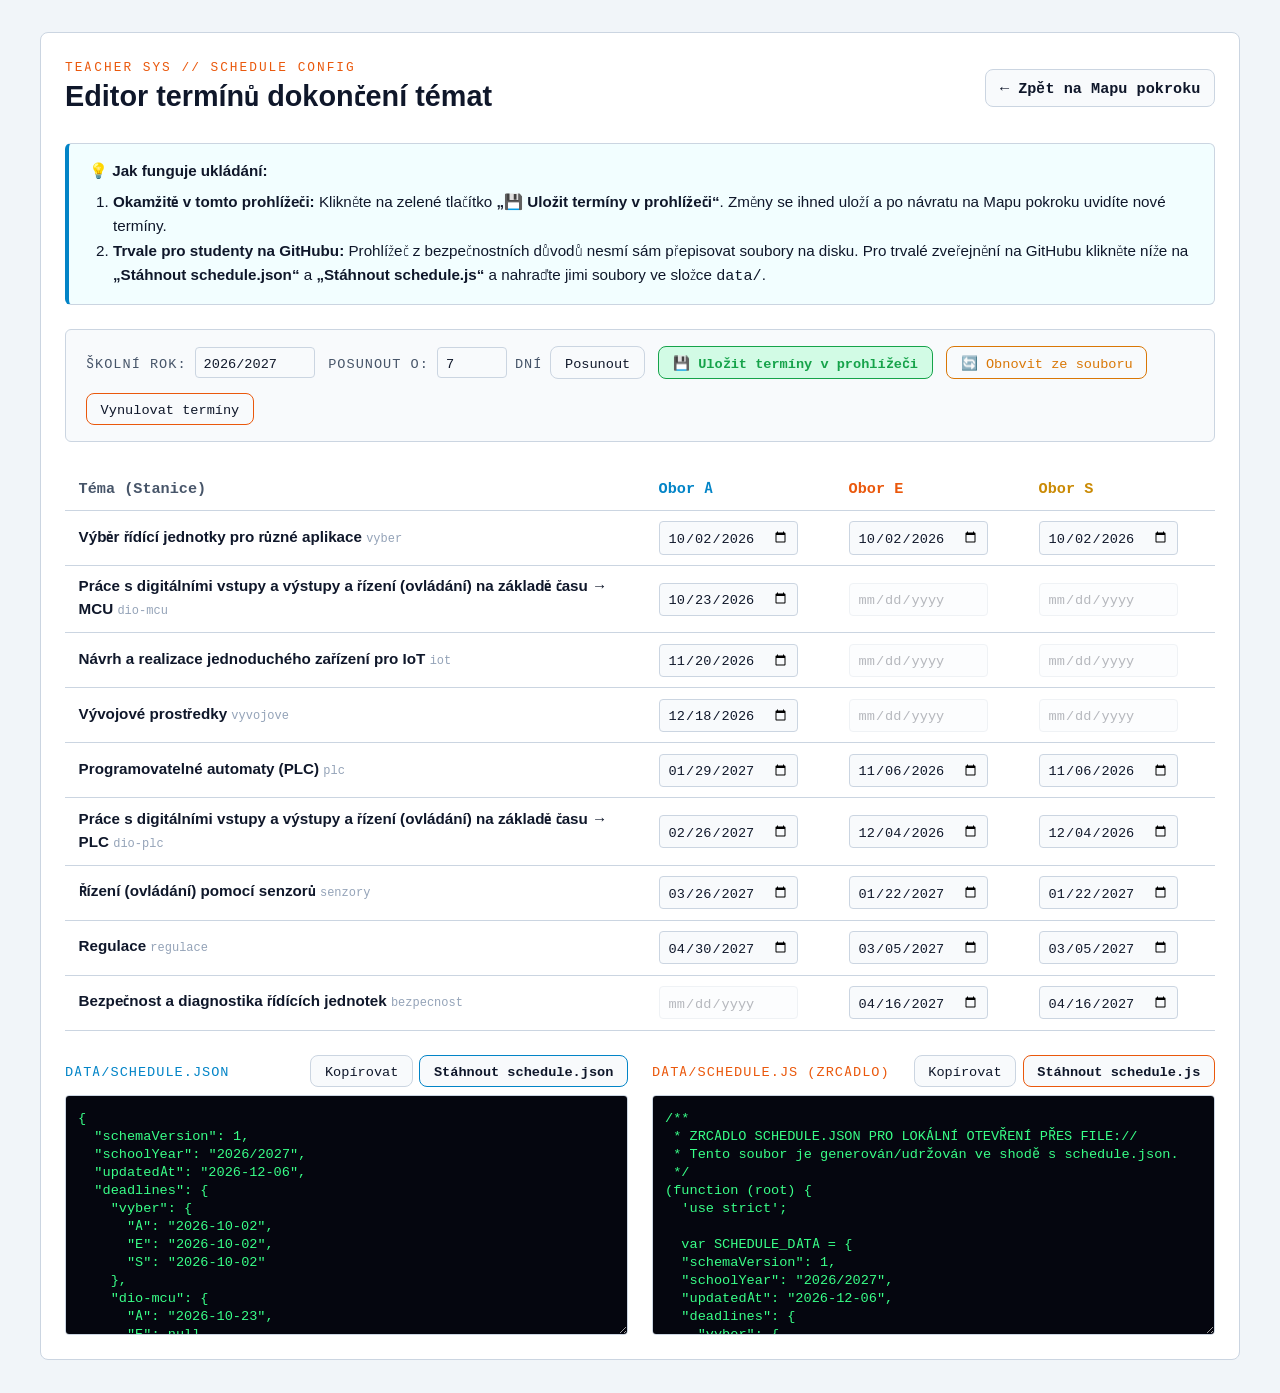
==== commit 8a0d3bcc: "Sync from Obsidian (MapaStudentskehoPokroku): 2026-11-14 08:53 UTC — 0+ 8~ 0-" ====
--- a/teacher/schedule-editor.html
+++ b/teacher/schedule-editor.html
@@ -109,7 +109,7 @@
   </style>
 </head>
 
-<body data-theme="cyberpunk">
+<body data-theme="minimal-light">
 
   <div class="editor-container">
     <div style="display: flex; justify-content: space-between; align-items: center; flex-wrap: wrap; gap: 1rem;">
@@ -210,6 +210,19 @@
   <script src="../data/schedule.js"></script>
   <script>
     (function () {
+      // Synchronizace tématu s hlavní mapou
+      try {
+        for (var k in localStorage) {
+          if (k.indexOf('msp:v1:') === 0) {
+            var stObj = JSON.parse(localStorage.getItem(k));
+            if (stObj && stObj.theme) {
+              document.body.setAttribute('data-theme', stObj.theme);
+              break;
+            }
+          }
+        }
+      } catch (e) { }
+
       var mapData = window.MAP_DATA;
       var tbody = document.getElementById('editor-table-body');
       var statusBox = document.getElementById('save-status-box');
--- a/css/style.css
+++ b/css/style.css
@@ -10,25 +10,27 @@
   font-weight: 400;
   font-display: swap;
   src: url('../fonts/rajdhani-latin-ext-400-normal.woff2') format('woff2'),
-       url('../fonts/rajdhani-latin-400-normal.woff2') format('woff2');
+    url('../fonts/rajdhani-latin-400-normal.woff2') format('woff2');
   unicode-range: U+0000-00FF, U+0100-02AF, U+1E00-1EFF;
 }
+
 @font-face {
   font-family: 'Rajdhani';
   font-style: normal;
   font-weight: 600;
   font-display: swap;
   src: url('../fonts/rajdhani-latin-ext-600-normal.woff2') format('woff2'),
-       url('../fonts/rajdhani-latin-600-normal.woff2') format('woff2');
+    url('../fonts/rajdhani-latin-600-normal.woff2') format('woff2');
   unicode-range: U+0000-00FF, U+0100-02AF, U+1E00-1EFF;
 }
+
 @font-face {
   font-family: 'Rajdhani';
   font-style: normal;
   font-weight: 700;
   font-display: swap;
   src: url('../fonts/rajdhani-latin-ext-700-normal.woff2') format('woff2'),
-       url('../fonts/rajdhani-latin-700-normal.woff2') format('woff2');
+    url('../fonts/rajdhani-latin-700-normal.woff2') format('woff2');
   unicode-range: U+0000-00FF, U+0100-02AF, U+1E00-1EFF;
 }
 
@@ -38,32 +40,113 @@
   font-weight: 400;
   font-display: swap;
   src: url('../fonts/jetbrains-mono-latin-ext-400-normal.woff2') format('woff2'),
-       url('../fonts/jetbrains-mono-latin-400-normal.woff2') format('woff2');
+    url('../fonts/jetbrains-mono-latin-400-normal.woff2') format('woff2');
   unicode-range: U+0000-00FF, U+0100-02AF, U+1E00-1EFF;
 }
+
 @font-face {
   font-family: 'JetBrains Mono';
   font-style: normal;
   font-weight: 600;
   font-display: swap;
   src: url('../fonts/jetbrains-mono-latin-ext-600-normal.woff2') format('woff2'),
-       url('../fonts/jetbrains-mono-latin-600-normal.woff2') format('woff2');
+    url('../fonts/jetbrains-mono-latin-600-normal.woff2') format('woff2');
   unicode-range: U+0000-00FF, U+0100-02AF, U+1E00-1EFF;
 }
+
 @font-face {
   font-family: 'JetBrains Mono';
   font-style: normal;
   font-weight: 700;
   font-display: swap;
   src: url('../fonts/jetbrains-mono-latin-ext-700-normal.woff2') format('woff2'),
-       url('../fonts/jetbrains-mono-latin-700-normal.woff2') format('woff2');
+    url('../fonts/jetbrains-mono-latin-700-normal.woff2') format('woff2');
   unicode-range: U+0000-00FF, U+0100-02AF, U+1E00-1EFF;
 }
 
 /* --- 2. TÉMATA / SKINY (CSS PROMĚNNÉ) --- */
 
-/* VÝCHOZÍ: CYBERPUNK */
-:root, body[data-theme="cyberpunk"] {
+/* 1. VÝCHOZÍ: MINIMALISTICKÝ SVĚTLÝ */
+:root,
+body[data-theme="minimal-light"] {
+  --font-main: 'Rajdhani', -apple-system, BlinkMacSystemFont, "Segoe UI", Roboto, sans-serif;
+  --font-mono: 'JetBrains Mono', Consolas, "Courier New", monospace;
+
+  --bg-deep: #F1F5F9;
+  --bg-dark: #E2E8F0;
+  --bg-panel: #FFFFFF;
+  --bg-panel-alt: #F8FAFC;
+  --bg-overlay: rgba(15, 23, 42, 0.6);
+
+  --text-main: #0F172A;
+  --text-muted: #475569;
+  --text-dim: #94A3B8;
+
+  --track-a: #0284C7;
+  /* Modrá (Sky blue) */
+  --track-e: #EA580C;
+  /* Oranžová */
+  --track-s: #CA8A04;
+  /* Žlutá (tmavší zlatožlutá pro čitelnost na světlém pozadí) */
+
+  --status-done: #16A34A;
+  --status-working: #0284C7;
+  --status-waiting: #64748B;
+  --status-help: #D97706;
+  --status-danger: #DC2626;
+
+  --border-neon: #CBD5E1;
+  --glow-cyan: none;
+  --glow-accent: none;
+
+  --corner-clip: none;
+  --corner-clip-lg: none;
+  --card-radius: 8px;
+  --panel-shadow: 0 4px 16px rgba(0, 0, 0, 0.07);
+  --has-scanlines: 0;
+}
+
+/* 2. MINIMALISTICKÝ TMAVÝ */
+body[data-theme="minimal-dark"] {
+  --font-main: 'Rajdhani', -apple-system, BlinkMacSystemFont, "Segoe UI", Roboto, sans-serif;
+  --font-mono: 'JetBrains Mono', Consolas, "Courier New", monospace;
+
+  --bg-deep: #0B0F19;
+  --bg-dark: #111827;
+  --bg-panel: #1E293B;
+  --bg-panel-alt: #283548;
+  --bg-overlay: rgba(0, 0, 0, 0.75);
+
+  --text-main: #F8FAFC;
+  --text-muted: #94A3B8;
+  --text-dim: #64748B;
+
+  --track-a: #38BDF8;
+  /* Modrá */
+  --track-e: #FB923C;
+  /* Oranžová */
+  --track-s: #FACC15;
+  /* Žlutá */
+
+  --status-done: #4ADE80;
+  --status-working: #38BDF8;
+  --status-waiting: #94A3B8;
+  --status-help: #FBBF24;
+  --status-danger: #F87171;
+
+  --border-neon: #334155;
+  --glow-cyan: none;
+  --glow-accent: none;
+
+  --corner-clip: none;
+  --corner-clip-lg: none;
+  --card-radius: 8px;
+  --panel-shadow: 0 6px 20px rgba(0, 0, 0, 0.4);
+  --has-scanlines: 0;
+}
+
+/* 3. CYBERPUNK */
+body[data-theme="cyberpunk"] {
   --font-main: 'Rajdhani', -apple-system, BlinkMacSystemFont, "Segoe UI", Roboto, sans-serif;
   --font-mono: 'JetBrains Mono', Consolas, "Courier New", monospace;
 
@@ -77,9 +160,12 @@
   --text-muted: #9BB0D3;
   --text-dim: #5C6E91;
 
-  --track-a: #00E5FF; /* Cyan */
-  --track-e: #FF3DCB; /* Magenta */
-  --track-s: #FCEE09; /* Acid Yellow */
+  --track-a: #00E5FF;
+  /* Neonová modrá / cyan */
+  --track-e: #FF7A00;
+  /* Neonová laserová oranžová */
+  --track-s: #FCEE09;
+  /* Neonová acid žlutá */
 
   --status-done: #39FF88;
   --status-working: #00E5FF;
@@ -98,107 +184,89 @@
   --has-scanlines: 1;
 }
 
-/* 2. MINIMALISTICKÝ SVĚTLÝ */
-body[data-theme="minimal-light"] {
-  --bg-deep: #F1F5F9;
-  --bg-dark: #E2E8F0;
-  --bg-panel: #FFFFFF;
-  --bg-panel-alt: #F8FAFC;
-  --bg-overlay: rgba(15, 23, 42, 0.6);
-
-  --text-main: #0F172A;
-  --text-muted: #475569;
-  --text-dim: #94A3B8;
-
-  --track-a: #0284C7; /* Sky blue */
-  --track-e: #C026D3; /* Fuchsia */
-  --track-s: #B45309; /* Amber brown pro světlé pozadí */
-
-  --status-done: #16A34A;
-  --status-working: #0284C7;
-  --status-waiting: #64748B;
-  --status-help: #D97706;
-  --status-danger: #DC2626;
-
-  --border-neon: #CBD5E1;
-  --glow-cyan: none;
-  --glow-accent: none;
-
-  --corner-clip: none;
-  --corner-clip-lg: none;
-  --card-radius: 8px;
-  --panel-shadow: 0 4px 16px rgba(0, 0, 0, 0.07);
-  --has-scanlines: 0;
-}
-
-/* 3. MINIMALISTICKÝ TMAVÝ */
-body[data-theme="minimal-dark"] {
-  --bg-deep: #0B0F19;
-  --bg-dark: #111827;
-  --bg-panel: #1E293B;
-  --bg-panel-alt: #283548;
-  --bg-overlay: rgba(0, 0, 0, 0.75);
-
-  --text-main: #F8FAFC;
+/* 4. SCI-FI (PRŮZKUM VESMÍRU / VĚDECKO-TECHNICKÁ TELEMETRIE) */
+body[data-theme="scifi"],
+body[data-theme="scifi-rpg"] {
+  --font-main: 'Rajdhani', -apple-system, BlinkMacSystemFont, "Segoe UI", Roboto, sans-serif;
+  --font-mono: 'JetBrains Mono', Consolas, "Courier New", monospace;
+
+  --bg-deep: #030712;
+  --bg-dark: #070F26;
+  --bg-panel: #0C1738;
+  --bg-panel-alt: #13224E;
+  --bg-overlay: rgba(3, 7, 18, 0.9);
+
+  --text-main: #E2E8F0;
   --text-muted: #94A3B8;
   --text-dim: #64748B;
 
-  --track-a: #38BDF8;
-  --track-e: #F472B6;
-  --track-s: #FACC15;
-
-  --status-done: #4ADE80;
-  --status-working: #38BDF8;
-  --status-waiting: #94A3B8;
-  --status-help: #FBBF24;
-  --status-danger: #F87171;
-
-  --border-neon: #334155;
-  --glow-cyan: none;
-  --glow-accent: none;
-
-  --corner-clip: none;
-  --corner-clip-lg: none;
-  --card-radius: 8px;
-  --panel-shadow: 0 6px 20px rgba(0, 0, 0, 0.4);
-  --has-scanlines: 0;
-}
-
-/* 4. SCI-FI RPG HRA */
-body[data-theme="scifi-rpg"] {
-  --bg-deep: #030712;
-  --bg-dark: #0A1128;
-  --bg-panel: #0D1B3E;
-  --bg-panel-alt: #132452;
-  --bg-overlay: rgba(2, 6, 23, 0.9);
-
-  --text-main: #F1F5F9;
-  --text-muted: #A5B4FC;
-  --text-dim: #6366F1;
-
-  --track-a: #06B6D4; /* Cyan holo */
-  --track-e: #EC4899; /* Plasma pink */
-  --track-s: #F59E0B; /* Quest Gold */
+  --track-a: #0EA5E9;
+  /* Orbitální telemetrická modrá */
+  --track-e: #F97316;
+  /* Kosmická plazmová oranžová */
+  --track-s: #EAB308;
+  /* Hvězdná solární žlutá */
 
   --status-done: #10B981;
-  --status-working: #3B82F6;
+  --status-working: #0EA5E9;
   --status-waiting: #64748B;
   --status-help: #F59E0B;
   --status-danger: #EF4444;
 
-  --border-neon: rgba(245, 158, 11, 0.4);
-  --glow-cyan: 0 0 14px rgba(6, 182, 212, 0.5);
-  --glow-accent: 0 0 12px rgba(245, 158, 11, 0.4);
-
-  --corner-clip: polygon(0 0, calc(100% - 12px) 0, 100% 12px, 100% 100%, 12px 100%, 0 calc(100% - 12px));
-  --corner-clip-lg: polygon(0 0, calc(100% - 20px) 0, 100% 20px, 100% 100%, 20px 100%, 0 calc(100% - 20px));
-  --card-radius: 0px;
-  --panel-shadow: 0 8px 30px rgba(0, 0, 0, 0.7);
-  --has-scanlines: 1;
+  --border-neon: rgba(14, 165, 233, 0.35);
+  --glow-cyan: 0 0 10px rgba(14, 165, 233, 0.35);
+  --glow-accent: 0 0 10px rgba(249, 115, 22, 0.3);
+
+  --corner-clip: polygon(0 0, calc(100% - 8px) 0, 100% 8px, 100% 100%, 8px 100%, 0 calc(100% - 8px));
+  --corner-clip-lg: polygon(0 0, calc(100% - 14px) 0, 100% 14px, 100% 100%, 14px 100%, 0 calc(100% - 14px));
+  --card-radius: 4px;
+  --panel-shadow: 0 8px 30px rgba(2, 6, 23, 0.75);
+  --has-scanlines: 0;
+}
+
+/* 5. STEAMPUNK (VIKTORIÁNSKÁ DÍLNA, PARNÍ KOTLE & MOSAZNÉ PŘEVODY) */
+body[data-theme="steampunk"] {
+  --font-main: 'Rajdhani', -apple-system, BlinkMacSystemFont, "Segoe UI", Roboto, sans-serif;
+  --font-mono: 'JetBrains Mono', Consolas, "Courier New", monospace;
+
+  --bg-deep: #14100D;
+  --bg-dark: #1F1813;
+  --bg-panel: #291F18;
+  --bg-panel-alt: #36291F;
+  --bg-overlay: rgba(20, 16, 13, 0.9);
+
+  --text-main: #F5EBE1;
+  --text-muted: #C8B89E;
+  --text-dim: #8E7A63;
+
+  --track-a: #3B82F6;
+  /* Tesla elektrický výboj - modrá */
+  --track-e: #EA580C;
+  /* Parní měděný rozvod - žhavá oranžová */
+  --track-s: #D4AF37;
+  /* Leštěná mosazná soukolí - zlatavě žlutá */
+
+  --status-done: #22C55E;
+  --status-working: #3B82F6;
+  --status-waiting: #8E7A63;
+  --status-help: #D97706;
+  --status-danger: #DC2626;
+
+  --border-neon: rgba(212, 175, 55, 0.38);
+  --glow-cyan: 0 0 10px rgba(212, 175, 55, 0.3);
+  --glow-accent: 0 0 10px rgba(234, 88, 12, 0.3);
+
+  --corner-clip: none;
+  --corner-clip-lg: none;
+  --card-radius: 6px;
+  --panel-shadow: 0 8px 24px rgba(0, 0, 0, 0.7);
+  --has-scanlines: 0;
 }
 
 /* --- 3. RESET A ZÁKLADNÍ PRVKY --- */
-*, *::before, *::after {
+*,
+*::before,
+*::after {
   box-sizing: border-box;
   margin: 0;
   padding: 0;
@@ -223,7 +291,7 @@
   transition: background-color 0.3s, color 0.3s;
 }
 
-/* Scanlines overlay (pouze pro Cyberpunk a Sci-fi RPG) */
+/* Scanlines overlay (pouze pro Cyberpunk) */
 body::after {
   content: "";
   position: fixed;
@@ -231,22 +299,19 @@
   left: 0;
   width: 100vw;
   height: 100vh;
-  background: repeating-linear-gradient(
-    0deg,
-    rgba(0, 0, 0, 0.12) 0px,
-    rgba(0, 0, 0, 0.12) 1px,
-    transparent 1px,
-    transparent 3px
-  );
+  background: repeating-linear-gradient(0deg,
+      rgba(0, 0, 0, 0.12) 0px,
+      rgba(0, 0, 0, 0.12) 1px,
+      transparent 1px,
+      transparent 3px);
   pointer-events: none;
   z-index: 9999;
   opacity: 0.7;
+  display: none;
+}
+
+body[data-theme="cyberpunk"]::after {
   display: block;
-}
-
-body[data-theme="minimal-light"]::after,
-body[data-theme="minimal-dark"]::after {
-  display: none !important;
 }
 
 :focus-visible {
@@ -259,6 +324,7 @@
   text-decoration: none;
   transition: color 0.2s, text-shadow 0.2s;
 }
+
 a:hover {
   text-decoration: underline;
 }
@@ -378,6 +444,7 @@
   padding-top: 0.75rem;
   border-top: 1px solid rgba(255, 255, 255, 0.08);
 }
+
 body[data-theme="minimal-light"] .controls-bar {
   border-top: 1px solid #E2E8F0;
 }
@@ -407,26 +474,59 @@
   border-color: var(--text-main);
   color: var(--text-main);
 }
+
 body[data-theme="minimal-light"] .cyber-btn-track[data-track="ALL"].active {
   background: #0F172A;
   color: #FFFFFF;
 }
 
 .cyber-btn-track[data-track="A"].active {
-  background: rgba(0, 229, 255, 0.2);
+  background: rgba(2, 132, 199, 0.2);
   border-color: var(--track-a);
   color: var(--track-a);
+  box-shadow: var(--glow-accent);
+}
+
+body[data-theme="cyberpunk"] .cyber-btn-track[data-track="A"].active {
+  background: rgba(0, 229, 255, 0.2);
   box-shadow: var(--glow-cyan);
 }
+
+body[data-theme="minimal-light"] .cyber-btn-track[data-track="A"].active {
+  background: var(--track-a);
+  color: #FFFFFF;
+}
+
 .cyber-btn-track[data-track="E"].active {
-  background: rgba(255, 61, 203, 0.2);
+  background: rgba(234, 88, 12, 0.2);
   border-color: var(--track-e);
   color: var(--track-e);
 }
+
+body[data-theme="cyberpunk"] .cyber-btn-track[data-track="E"].active {
+  background: rgba(255, 122, 0, 0.25);
+  box-shadow: 0 0 10px rgba(255, 122, 0, 0.4);
+}
+
+body[data-theme="minimal-light"] .cyber-btn-track[data-track="E"].active {
+  background: var(--track-e);
+  color: #FFFFFF;
+}
+
 .cyber-btn-track[data-track="S"].active {
-  background: rgba(252, 238, 9, 0.2);
+  background: rgba(202, 138, 4, 0.2);
   border-color: var(--track-s);
   color: var(--track-s);
+}
+
+body[data-theme="cyberpunk"] .cyber-btn-track[data-track="S"].active {
+  background: rgba(252, 238, 9, 0.2);
+  box-shadow: 0 0 10px rgba(252, 238, 9, 0.35);
+}
+
+body[data-theme="minimal-light"] .cyber-btn-track[data-track="S"].active {
+  background: var(--track-s);
+  color: #FFFFFF;
 }
 
 .right-controls {
@@ -464,15 +564,18 @@
   align-items: center;
   gap: 0.4rem;
 }
+
 .cyber-btn:hover {
   background: rgba(0, 229, 255, 0.15);
   border-color: var(--track-a);
 }
+
 .cyber-btn.active {
   background: var(--track-a);
   color: #05060F;
   font-weight: 700;
 }
+
 body[data-theme="minimal-light"] .cyber-btn.active {
   color: #FFFFFF;
 }
@@ -491,6 +594,7 @@
   color: var(--text-main);
   box-shadow: var(--panel-shadow);
 }
+
 body[data-theme="minimal-light"] .privacy-advisory-banner {
   background: #F0FDF4;
   border-color: #BBF7D0;
@@ -553,6 +657,7 @@
   position: relative;
   overflow: hidden;
 }
+
 body[data-theme="minimal-light"] .cyber-progress-track {
   background: #E2E8F0;
   border-color: #CBD5E1;
@@ -607,11 +712,13 @@
   stroke: var(--track-a);
   stroke-width: 6;
 }
+
 .track-line.track-e {
   stroke: var(--track-e);
   stroke-width: 6;
   stroke-dasharray: 2 10;
 }
+
 .track-line.track-s {
   stroke: var(--track-s);
   stroke-width: 6;
@@ -619,8 +726,11 @@
 }
 
 @keyframes dashFlow {
-  to { stroke-dashoffset: -40; }
-}
+  to {
+    stroke-dashoffset: -40;
+  }
+}
+
 .track-pulse {
   fill: none;
   stroke: rgba(255, 255, 255, 0.85);
@@ -629,18 +739,29 @@
   animation: dashFlow 3s linear infinite;
   pointer-events: none;
 }
+
 body[data-theme="minimal-light"] .track-pulse,
 body[data-theme="minimal-dark"] .track-pulse,
 @media (prefers-reduced-motion: reduce) {
-  .track-pulse { display: none !important; }
+  .track-pulse {
+    display: none !important;
+  }
 }
 
 .metro-svg.filter-a .track-line:not(.track-a),
-.metro-svg.filter-a .track-pulse:not(.track-a) { opacity: 0.15; }
+.metro-svg.filter-a .track-pulse:not(.track-a) {
+  opacity: 0.15;
+}
+
 .metro-svg.filter-e .track-line:not(.track-e),
-.metro-svg.filter-e .track-pulse:not(.track-e) { opacity: 0.15; }
+.metro-svg.filter-e .track-pulse:not(.track-e) {
+  opacity: 0.15;
+}
+
 .metro-svg.filter-s .track-line:not(.track-s),
-.metro-svg.filter-s .track-pulse:not(.track-s) { opacity: 0.15; }
+.metro-svg.filter-s .track-pulse:not(.track-s) {
+  opacity: 0.15;
+}
 
 .station-node {
   cursor: pointer;
@@ -653,6 +774,7 @@
   stroke-width: 2;
   transition: stroke 0.2s, fill 0.2s, filter 0.2s;
 }
+
 .station-node:hover .station-shape {
   stroke: var(--track-a);
   filter: var(--glow-cyan);
@@ -662,10 +784,12 @@
   stroke: var(--status-done) !important;
   fill: rgba(57, 255, 136, 0.15) !important;
 }
+
 .station-shape.status-working {
   stroke: var(--track-a) !important;
   fill: rgba(0, 229, 255, 0.15) !important;
 }
+
 .station-shape.status-help {
   stroke: var(--status-help) !important;
   fill: rgba(255, 176, 0, 0.15) !important;
@@ -675,9 +799,17 @@
   animation: bouncePin 1.8s infinite ease-in-out;
   pointer-events: none;
 }
+
 @keyframes bouncePin {
-  0%, 100% { transform: translateY(0); }
-  50% { transform: translateY(-7px); }
+
+  0%,
+  100% {
+    transform: translateY(0);
+  }
+
+  50% {
+    transform: translateY(-7px);
+  }
 }
 
 .station-title-text {
@@ -688,6 +820,7 @@
   text-anchor: middle;
   pointer-events: none;
 }
+
 .station-deadline-text {
   font-family: var(--font-mono);
   font-size: 11px;
@@ -695,6 +828,79 @@
   pointer-events: none;
 }
 
+/* --- SPECIFICKÉ STYLY PRO SCI-FI MAPU --- */
+body[data-theme="scifi"] .station-node:hover .station-shape {
+  stroke: var(--track-a);
+  filter: drop-shadow(0 0 8px rgba(14, 165, 233, 0.6));
+}
+
+body[data-theme="scifi"] .station-title-text {
+  font-family: var(--font-mono);
+  font-size: 13px;
+  letter-spacing: 0.5px;
+  fill: #E2E8F0;
+}
+
+body[data-theme="scifi"] .scifi-waypoint-tag {
+  font-family: var(--font-mono);
+  font-size: 9.5px;
+  font-weight: 700;
+  letter-spacing: 1px;
+}
+
+/* --- SPECIFICKÉ STYLY PRO STEAMPUNK MAPU --- */
+body[data-theme="steampunk"] .station-node:hover .station-shape {
+  stroke: #D4AF37;
+  filter: drop-shadow(0 0 6px rgba(212, 175, 55, 0.6));
+}
+
+body[data-theme="steampunk"] .station-title-text {
+  font-family: 'Georgia', 'Times New Roman', serif;
+  font-size: 14px;
+  fill: #F5EBE1;
+  letter-spacing: 0.3px;
+}
+
+body[data-theme="steampunk"] .brand-title {
+  font-family: 'Georgia', 'Times New Roman', serif;
+  letter-spacing: 0.8px;
+  color: #F5EBE1;
+}
+
+body[data-theme="steampunk"] .brand-sys {
+  color: #D4AF37;
+  letter-spacing: 1.5px;
+}
+
+body[data-theme="steampunk"] .details-title {
+  font-family: 'Georgia', 'Times New Roman', serif;
+  color: #F5EBE1;
+}
+
+body[data-theme="steampunk"] .card-question-title {
+  font-family: 'Georgia', 'Times New Roman', serif;
+}
+
+body[data-theme="steampunk"] .cyber-btn {
+  background: linear-gradient(180deg, #36291F 0%, #271E18 100%);
+  border: 1px solid #8B6F47;
+  color: #F5EBE1;
+  box-shadow: inset 0 1px 0 rgba(255, 255, 255, 0.1), 0 2px 4px rgba(0, 0, 0, 0.5);
+}
+
+body[data-theme="steampunk"] .cyber-btn:hover {
+  background: linear-gradient(180deg, #443427 0%, #31261E 100%);
+  border-color: #D4AF37;
+  color: #FFECC7;
+}
+
+body[data-theme="steampunk"] .cyber-btn.active {
+  background: linear-gradient(180deg, #D4AF37 0%, #9B782E 100%);
+  border-color: #F3E5AB;
+  color: #1A120B;
+  font-weight: 700;
+}
+
 /* --- 6. SEZNAMOVÝ POHLED (AKORDEON PRO MOBIL / TISK) --- */
 .stations-list-view {
   display: flex;
@@ -720,6 +926,7 @@
   gap: 0.75rem;
   cursor: pointer;
 }
+
 .list-station-header:hover {
   background: rgba(0, 229, 255, 0.05);
 }
@@ -742,11 +949,32 @@
   font-weight: 700;
   padding: 0.15rem 0.5rem;
   border-radius: 3px;
+  line-height: 1;
+}
+
+.track-badge.badge-a {
+  background: var(--track-a);
+  color: #FFFFFF;
+}
+
+body[data-theme="cyberpunk"] .track-badge.badge-a,
+body[data-theme="minimal-dark"] .track-badge.badge-a {
   color: #05060F;
 }
-.track-badge.badge-a { background: var(--track-a); }
-.track-badge.badge-e { background: var(--track-e); color: #fff; }
-.track-badge.badge-s { background: var(--track-s); color: #000; }
+
+.track-badge.badge-e {
+  background: var(--track-e);
+  color: #FFFFFF;
+}
+
+.track-badge.badge-s {
+  background: var(--track-s);
+  color: #05060F;
+}
+
+body[data-theme="minimal-light"] .track-badge.badge-s {
+  color: #FFFFFF;
+}
 
 .list-station-title {
   font-size: 1.15rem;
@@ -772,14 +1000,17 @@
   border: 1px solid var(--border-neon);
   color: var(--text-muted);
 }
+
 .deadline-pill.state-overdue {
   color: var(--status-danger);
   border-color: var(--status-danger);
 }
+
 .deadline-pill.state-near {
   color: var(--status-help);
   border-color: var(--status-help);
 }
+
 .deadline-pill.state-done {
   color: var(--status-done);
   border-color: var(--status-done);
@@ -795,6 +1026,7 @@
   display: inline-flex;
   align-items: center;
 }
+
 .repo-link-icon:hover {
   background: var(--track-a);
   color: #05060F;
@@ -814,6 +1046,7 @@
   visibility: hidden;
   transition: opacity 0.25s, visibility 0.25s;
 }
+
 .details-overlay.open {
   opacity: 1;
   visibility: visible;
@@ -836,6 +1069,7 @@
   display: flex;
   flex-direction: column;
 }
+
 .details-panel.open {
   transform: translateX(0);
 }
@@ -887,6 +1121,7 @@
   border-radius: var(--card-radius);
   transition: all 0.2s;
 }
+
 .btn-close-drawer:hover {
   border-color: var(--track-a);
   color: #fff;
@@ -926,9 +1161,18 @@
   width: 4px;
   height: 100%;
 }
-.formative-card.q1::before { background: var(--track-a); }
-.formative-card.q2::before { background: var(--track-e); }
-.formative-card.q3::before { background: var(--status-done); }
+
+.formative-card.q1::before {
+  background: var(--track-a);
+}
+
+.formative-card.q2::before {
+  background: var(--track-e);
+}
+
+.formative-card.q3::before {
+  background: var(--status-done);
+}
 
 .card-question-title {
   font-size: 1.15rem;
@@ -939,9 +1183,18 @@
   align-items: center;
   gap: 0.5rem;
 }
-.formative-card.q1 .card-question-title { color: var(--track-a); }
-.formative-card.q2 .card-question-title { color: var(--track-e); }
-.formative-card.q3 .card-question-title { color: var(--status-done); }
+
+.formative-card.q1 .card-question-title {
+  color: var(--track-a);
+}
+
+.formative-card.q2 .card-question-title {
+  color: var(--track-e);
+}
+
+.formative-card.q3 .card-question-title {
+  color: var(--status-done);
+}
 
 /* AKORDEONY PRO CÍLE A OVĚŘENÍ CÍLŮ */
 .repo-accordion-group {
@@ -966,17 +1219,21 @@
   transition: all 0.2s;
   cursor: pointer;
 }
+
 .cyber-accordion-btn:hover {
   border-color: var(--track-a);
   background: rgba(0, 229, 255, 0.08);
 }
+
 .cyber-accordion-btn.expanded {
   border-color: var(--track-a);
   background: rgba(0, 229, 255, 0.12);
 }
+
 .accordion-arrow {
   transition: transform 0.2s;
 }
+
 .cyber-accordion-btn.expanded .accordion-arrow {
   transform: rotate(180deg);
 }
@@ -993,15 +1250,18 @@
   overflow-y: auto;
   color: var(--text-main);
 }
+
 .accordion-content-box ul,
 .accordion-content-box ol {
   margin-left: 1.5rem;
   margin-top: 0.5rem;
   margin-bottom: 0.5rem;
 }
+
 .accordion-content-box li {
   margin-bottom: 0.4rem;
 }
+
 .accordion-content-box strong {
   color: var(--track-a);
 }
@@ -1025,9 +1285,11 @@
   font-size: 0.95rem;
   transition: all 0.2s;
 }
+
 .radio-pill-label input[type="radio"] {
   accent-color: var(--track-a);
 }
+
 .radio-pill-label.selected {
   border-color: var(--track-a);
   background: rgba(0, 229, 255, 0.15);
@@ -1051,6 +1313,7 @@
   gap: 0.65rem;
   transition: border-color 0.2s;
 }
+
 .task-card-item:hover {
   border-color: var(--track-a);
 }
@@ -1082,10 +1345,11 @@
   font-weight: 600;
   font-size: 1rem;
 }
+
 .task-title-text .challenge-tag {
   font-family: var(--font-mono);
   font-size: 0.75rem;
-  background: rgba(255, 61, 203, 0.2);
+  background: rgba(234, 88, 12, 0.2);
   border: 1px solid var(--track-e);
   color: var(--track-e);
   padding: 0.1rem 0.4rem;
@@ -1121,6 +1385,7 @@
   padding: 0.35rem 0.5rem;
   border-radius: 4px;
 }
+
 .cyber-input:focus {
   border-color: var(--track-a);
   outline: none;
@@ -1136,6 +1401,7 @@
   border-radius: 4px;
   cursor: pointer;
 }
+
 .cyber-select:focus {
   border-color: var(--track-a);
   outline: none;
@@ -1153,6 +1419,7 @@
   border-radius: 4px;
   resize: vertical;
 }
+
 .task-comment-area:focus {
   border-color: var(--track-a);
   outline: none;
@@ -1171,6 +1438,7 @@
   border-radius: 4px;
   resize: vertical;
 }
+
 .cyber-textarea:focus {
   border-color: var(--status-done);
   outline: none;
@@ -1220,6 +1488,7 @@
   flex-direction: column;
   gap: 1.25rem;
 }
+
 .modal-dialog-cyber.open {
   display: flex;
 }
@@ -1234,6 +1503,7 @@
   z-index: 1999;
   display: none;
 }
+
 .modal-backdrop.open {
   display: block;
 }
@@ -1247,6 +1517,7 @@
   padding: 1rem;
   border-radius: 6px;
 }
+
 .help-guide-block h4 {
   font-size: 1.05rem;
   color: var(--track-a);
@@ -1261,6 +1532,7 @@
     background: #ffffff !important;
     color: #000000 !important;
   }
+
   body::after,
   .controls-bar,
   .privacy-advisory-banner,
@@ -1268,10 +1540,12 @@
   .app-footer {
     display: none !important;
   }
+
   .app-container {
     max-width: 100% !important;
     padding: 0 !important;
   }
+
   .header-cyber,
   .list-station-card {
     border: 1px solid #ccc !important;
@@ -1287,6 +1561,7 @@
   .brand-title {
     font-size: 1.6rem;
   }
+
   .details-panel {
     max-width: 100%;
     top: auto;
@@ -1296,15 +1571,18 @@
     border-top: 3px solid var(--track-a);
     transform: translateY(100%);
   }
+
   .details-panel.open {
     transform: translateY(0);
   }
+
   .task-main-row {
     flex-direction: column;
     align-items: flex-start;
   }
+
   .task-inputs-row {
     width: 100%;
     justify-content: space-between;
   }
-}
+}
